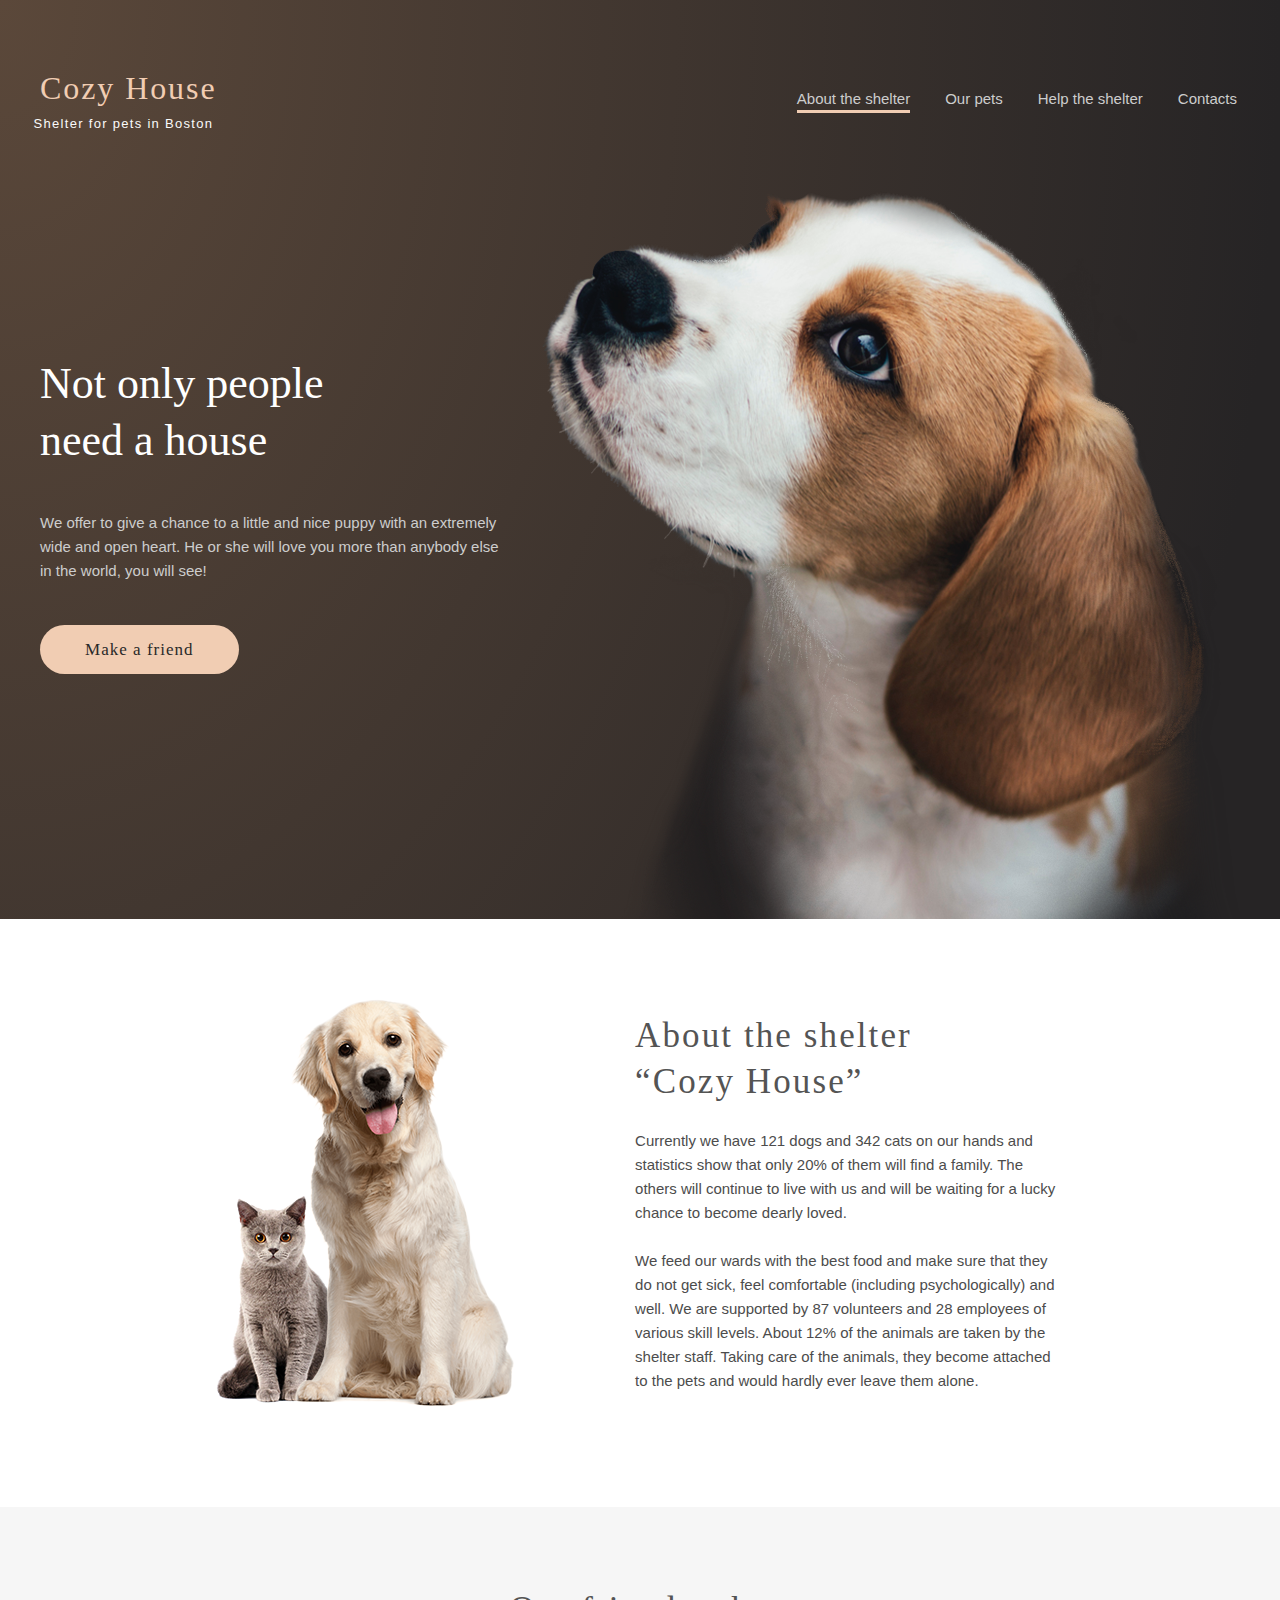
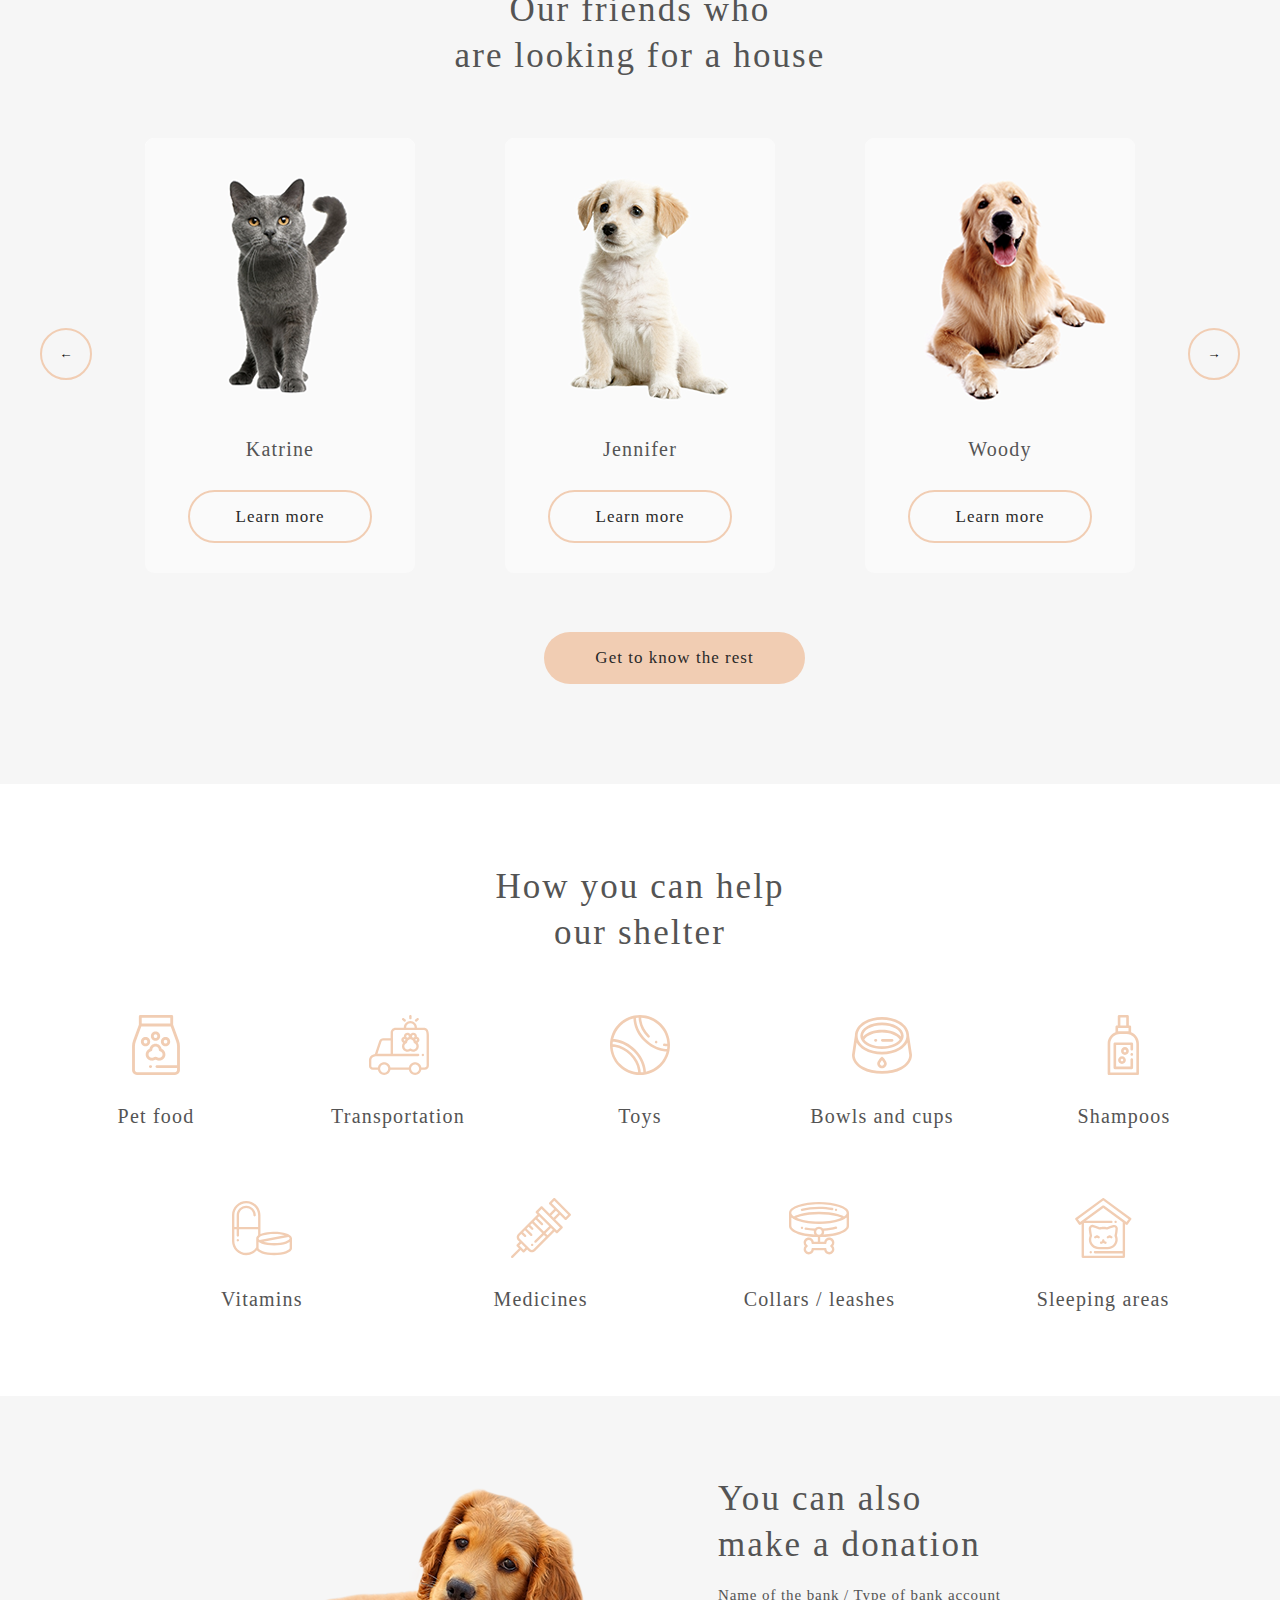
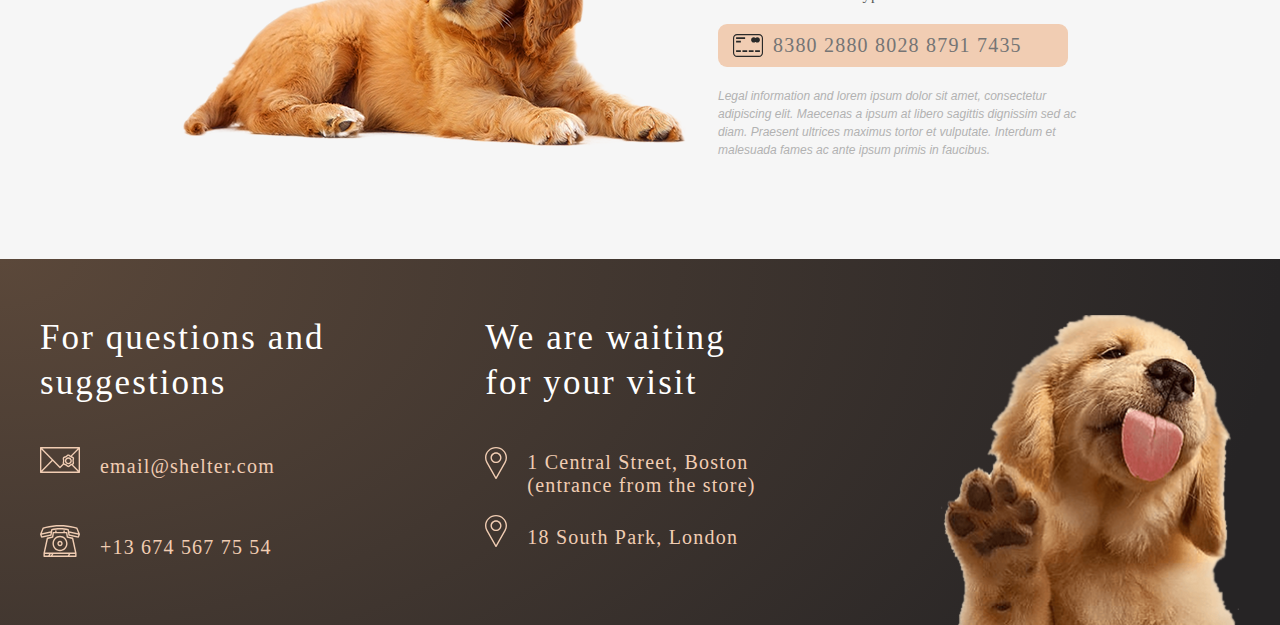
==== pages/main/index.html @ d07316d5 "feat: add functional of week1 and week2" ====
<!DOCTYPE html>
<html lang="EN">
<head>
	<title>Shelter</title>
	<meta charset="utf-8">
	<link rel="stylesheet" type="text/css" href="style.css">
</head>
<body>
	<div class="wrapper">
		<section class="background">
			<header class="header">
				<div class="header__conteiner">
					<a  clas="header__logo" href=""><h1 class="header__textLogo">Cozy House</h1></a>
					<p class="header__textLogoBottom">Shelter for pets in Boston</p>
					<div class="header__menu menu">
						<nav class="menu__body">
							<ul class="menu__list">
								<li class="menu__item"><a href="" class="menu__link" id="click">About the shelter</a></li>
								<li class="menu__item"><a href="../pets/index.html" class="menu__link">Our pets</a></li>
								<li class="menu__item"><a href="#helpShelter" class="menu__link">Help the shelter</a></li>
								<li class="menu__item"><a href="#contacts" class="menu__link">Contacts</a></li>
							</ul>
						</nav>
					</div>	
				</div>
			</header>
			<main class="main">
				<div class="make__friend">
					<div class="make__friend__conteiner">
						<div class="make__friend__content">
							<div class="make__friend__text__block text__block">
								<h2 class="text__block__title">Not only people need a house</h2>
								<div class="text__block__text">
									<p>We offer to give a chance to a little and nice puppy with an extremely wide and open heart. He or she will love you more than anybody else in the world, you will see!</p>
								</div>
								
								<a href="#ourFrends" class="text__block__button button">Make a friend</a>
								
							</div>
						</div>
						<div class="make__friend__image">
							<img src="../../assets/images/start-screen-puppy.png" alt="puppy">
						</div>
					</div>
					
				</div>
			</section>


			<section class="about__shelter">
				<div class="about__shelter__conteiner">
					<div class="about__shelter__description">
						<div class="about__shelter__image">
							<img src="../../assets/images/about-pets.png" alt="dog and cat">

						</div>
					</div>
					<div class="about__shelter__content">
						<div class="about__shelter__text__block text__block">
							<h2 class="about__shelter__title">About the shelter “Cozy House”</h2>
							<div class="about__shelter__text">
								<p>
									Currently we have 121 dogs and 342 cats on our hands and statistics show that only 20% of them will find a family. The others will continue to live with us and will be waiting for a lucky chance to become dearly loved.
								</p>
								<br>
								<p>
									We feed our wards with the best food and make sure that they 
									do not get sick, feel comfortable (including psychologically) and 
									well. We are supported by 87 volunteers and 28 employees of 
									various skill levels. About 12% of the animals are taken by the 
									shelter staff. Taking care of the animals, they become attached 
									to the pets and would hardly ever leave them alone.
								</p>	
							</div>
						</div>
					</div>
				</section>
				<section class="our__friends" id="ourFrends">
					<div class="our__friends__conteiner">
						<div class="our__friends_title">
							<h2>Our friends who<br> are looking for a house</h2>
						</div>
						<div class="our__friends_body_1">
							<form action="#">
								<button class="arrowLeft">&#8592;</button>
							</form>
							<div class="our__friends_body">
								<div class="our__friends__slider">
									<div class="our__friends__icon friends__icon">
										<img src="../../assets/images/pets-katrine.png" alt="cat">
										<div class="our__friends__title">Katrine</div>
										<div class="our__friends__button">
											<a href="" class="learn__more">Learn more</a>
										</div>
									</div>
								</div>
								<div class="our__friends__slider">
									<div class="our__friends__icon friends__icon">
										<img src="../../assets/images/pets-jennifer.png" alt="cat">
										<div class="our__friends__title">Jennifer</div>
										<div class="our__friends__button">
											<a href="" class="learn__more">Learn more</a>
										</div>
									</div>
								</div>
								<div class="our__friends__slider">
									<div class="our__friends__icon friends__icon">
										<img src="../../assets/images/pets-woody.png" alt="cat">
										<div class="our__friends__title">Woody</div>
										<div class="our__friends__button">
											<a href="" class="learn__more">Learn more</a>
										</div>
									</div>

								</div>
							</div>
							<form action="#">
								<button class="arrowRight">&#8594;</button>
							</form>
						</div>
					</div>
					<form action="our_pets.html">
						<button class="our__friends_get_the_rest">Get to know the rest</button>
					</form> 
				</section>
				<section  id ="helpShelter"class="help__shelter">
					<div class="help__shelter__conteiner">
						<div class="help__shelter_title">
							<h2>How you can help<br> our shelter</h2>
						</div>
						<div class="help__shelter__body">
							<div class="help__shelter__list">
								<div class="help__shelter__icon">
									<img src="../../assets/icons/icon-pet-food.svg" alt="pet food">
									<div class="help__shelter__text">
										Pet food
									</div>
								</div>
							</div>
							<div class="help__shelter__list">
								<div class="help__shelter__icon">
									<img src="../../assets/icons/icon-transportation.svg" alt="Transportation">
									<div class="help__shelter__text">
										Transportation
									</div>
								</div>
							</div>
							<div class="help__shelter__list">
								<div class="help__shelter__icon">
									<img src="../../assets/icons/icon-toys.svg" alt="Toys" >
									<div class="help__shelter__text">
										Toys
									</div>
								</div>
							</div>
							<div class="help__shelter__list">
								<div class="help__shelter__icon">
									<img src="../../assets/icons/icon-bowls-and-cups.svg" alt="Bowls and cups">
									<div class="help__shelter__text">
										Bowls and cups
									</div>
								</div>
							</div>
							<div class="help__shelter__list">
								<div class="help__shelter__icon">
									<img src="../../assets/icons/icon-shampoos.svg" alt="Shampoos">
									<div class="help__shelter__text">
										Shampoos
									</div>
								</div>
							</div>
							<div class="help__shelter__list">
								<div class="help__shelter__icon">
									<img src="../../assets/icons/icon-vitamins.svg" alt="Vitamins">
									<div class="help__shelter__text">
										Vitamins
									</div>
								</div>
							</div>
							<div class="help__shelter__list">
								<div class="help__shelter__icon">
									<img src="../../assets/icons/icon-medicines.svg" alt="Medicines">
									<div class="help__shelter__text">
										Medicines
									</div>
								</div>
							</div>
							<div class="help__shelter__list">
								<div class="help__shelter__icon">
									<img src="../../assets/icons/icon-collars-leashes.svg" alt="Collars / leashes">
									<div class="help__shelter__text">
										Collars / leashes
									</div>
								</div>
							</div>
							<div class="help__shelter__list">
								<div class="help__shelter__icon">
									<img src="../../assets/icons/icon-sleeping-area.svg" alt="Sleeping areas">
									<div class="help__shelter__text">
										Sleeping areas
									</div>
								</div>
							</div>
						</div>
					</div>
				</section>
				<section class="make__donation">
					<div class="make__donation__conteiner">
						<div class="make__donation__description">
							<div class="make__donation__image">
								<img src="../../assets/images/donation-dog.png" alt="dog">
							</div>
						</div>
						<div class="make__donation__content">
							<div class="make__donation__text__block text__block">
								<h2 class="make__donation__title">You can also<br> make a donation</h2>
								<h3 class="make__donation___subtitle">Name of the bank / Type of bank account</h3>
								<div class="img__card">
									<img src="../../assets/icons/credit-card.svg" alt="credit card">
									<input  maxlength="24"class="make__donation__numberCard" type="text" name="numberCard" placeholder="8380 2880 8028 8791 7435"/>
								</div>
								<p class="make__donation___text">Legal information and lorem ipsum dolor sit amet, consectetur adipiscing elit. Maecenas a ipsum at libero sagittis dignissim sed ac diam. Praesent ultrices maximus tortor et vulputate. Interdum et malesuada fames ac ante ipsum primis in faucibus.</p>
							</div>
						</div>
					</div>
				</section>
			</main>
			<section class="background" id="contacts">
				<footer class="footer">
					<div class="footer__conteiner">
						<div class="footer__content">
							<div class="footer__questions">
								<h2 class="footer__questions__title">For questions and suggestions</h2>
								<div class="footer__email">
									<img  class="img__footer__email" src="../../assets/icons/icon-email.svg" alt="email">
									<p><a  class="footer__questions__email" href=" mailto:email@shelter.com">email@shelter.com</a></p>
								</div>
								<div class="footer__phone">
									<img  class="img__footer__phone" src="../../assets/icons/icon-phone.svg" alt="phone">
									<p><a  class="footer__questions__phone" href="tel: +13 674 567 75 54">+13 674 567 75 54</a></p>
								</div>
							</div>
						</div>
						<div class="footer__content2">
							<div class="footer__location">
								<h2 class="footer__location__title">We are waiting for your visit</h2>
								<div class="footer__location1">
									<img  class="img__footer__address1" src="../../assets/icons/icon-marker.svg" alt="marker">
									<p><a class="footer__location__address1" target="_blank" href="https://yandex.ru/maps/223/boston/?from=tabbar&ll=-71.054785%2C42.309957&mode=search&ol=geo&ouri=ymapsbm1%3A%2F%2Fgeo%3Fdata%3DCgoyMjQwMDA4NTc4Ej9Vbml0ZWQgU3RhdGVzIG9mIEFtZXJpY2EsIE1hc3NhY2h1c2V0dHMsIFN1ZmZvbGsgQ291bnR5LCBCb3N0b24iCg2IIY7CFeBqKUI%3D&source=serp_navig&z=11.59">1 Central Street, Boston (entrance from the store)</a></p>
								</div>
								<div class="footer__location2">
									<img  class="img__footer__address2" src="../../assets/icons/icon-marker.svg" alt="marker">
									<p><a  class="footer__location__address2" target="_blank" href="https://yandex.ru/maps/10393/london/?from=tabbar&ll=-0.090420%2C51.491708&mode=search&ol=geo&ouri=ymapsbm1%3A%2F%2Fgeo%3Fdata%3DCgoyMjI5NzMwMDkzEhZVbml0ZWQgS2luZ2RvbSwgTG9uZG9uIgoNYcICvhWHB05C&source=serp_navig&z=10.02">18 South Park, London</a></p>
								</div>
							</div>
						</div>
						<div class="footer__content3">
							<div class="footer__img">
								<img src="../../assets/images/footer-puppy.png" alt="Puppy">
							</div>
						</div>
					</div>
				</footer>
			</section>
		</div>
	</body>
	</html>
---- pages/main/style.css ----
/*Обнуление*/

*, 
*::before,
*::after {
	padding: 0;
	margin: 0;
	border: 0
	box-sizing: border-box;
}

a {
	text-decoration: none;
}

ul, ol, li {
	list-style: none;
}

img {
	vertical-align: top;
}

h1, h2, h3, h4, h5, h6{
	font-weight: inherit;
	font-size: inherit;
}

html, body {
	height: 100%;
	line-height: 1;
	
}

body {
	font-family: Rubik;
	font-size: 12px;
	color: #616161;

}

.background {

	background-image: radial-gradient(100% 215.42% at 0% 0%, #5B483A 0%, #262425 100%);
}


.wrapper {
	overflow: hidden;
	display: flex;
	flex-direction: column;
	min-height: 100%;


}
.button {
	background: #F1CDB3;
	border-radius: 100px;
	font-family: 'Georgia';
	font-style: normal;
	font-weight: 400;
	font-size: 17px;
	line-height: 130%;
	letter-spacing: 0.06em;
	color: #292929;
	padding: 15px 45px;
	position: relative;
	bottom: 14px;

}




.button:hover{
	background: #FFA07A;
}

/*Ограничивающий контейнер*/
[class*="__conteiner"] {
	max-width: 1200px;
	margin: 0px auto;

}

/*Header*/

.header  {


}



.header__conteiner {
	display: flex;
	align-items: center;
}

.header__textLogo {
	font-family: 'Georgia';
	font-style: normal;
	font-weight: 400;
	font-size: 32px;
	line-height: 110%;
	letter-spacing: 0.06em;
	color: #F1CDB3;
	padding-top: 66px;


}
.header__textLogoBottom {
	position: relative;
	top: 68px;
	right: 183px;
	font-family: 'Arial';
	font-style: normal;
	font-weight: 400;
	font-size: 13px;
	line-height: 15px;
	letter-spacing: 0.1em;
	color: #FAFAFA;
}

.header__menu{
	flex: 1 1 auto;
}

.menu{
	display: flex;
	justify-content: flex-end;

}

.menu__body{
	padding-right: 3px;
}


.menu__list{
	display: flex;
	gap: 35px;
	padding-top: 87px;
}



.menu__link {
	font-family: Arial; 
	font-style: normal;
	font-weight: 400;
	font-size: 15px;
	line-height: 160%;
	color: #CDCDCD; 
}

.menu__link:focus, #click {
	padding-bottom: 3px;
	border-bottom: 3px solid #F1CDB3;;
}

.menu__link:hover {
	color: #FAFAFA;
}

/*Main block "Take care of your family's heaith"*/

.make__friend {
	
}

.make__friend__conteiner{
	display: flex;
	align-items: center;
	
}

.make__friend__content{
	flex: 0 1 42%;
}

.make__friend__image{
	flex: 0 1 58%;
	padding-top: 80px;
}

.make__friend__text__block {
	max-width: 460px;
}


.text__block__title {
	font-family: 'Georgia';
	font-style: normal;
	font-weight: 400;
	font-size: 44px;
	line-height: 130%;
	color: #FFFFFF;
	max-width: 310px
}

.text__block__text {
	font-family: 'Arial';
	font-style: normal;
	font-weight: 400;
	font-size: 15px;
	line-height: 160%;
	color: #CDCDCD;

}

.text__block__title:not(:last-child) {
	margin: 0px 0px 42px 0px;
}

.text__block__text:not(:last-child) {
	margin: 0px 0px 70px 0px;
}

.button:not(:last-child) {
	margin: 0px 0px 70px 0px;
}


/*Main block "About the shelter “Cozy House”"*/

.about__shelter {
	padding: 80px 0px 100px 0px;

}


.about__shelter__conteiner{
	display: flex;
	align-items: center;
	

}

.about__shelter__content{
	flex: 0 1 72%;


}

.about__shelter__description{
	flex: 0 1 50%;
	padding: 0px 0px 0px 175px;
	

}


.about__shelter__text {
	max-width: 430px;
	font-family: 'Arial';
	font-style: normal;
	font-weight: 400;
	font-size: 15px;
	line-height: 160%;
	color: #4C4C4C;
}

.about__shelter__text:not(:last-child) {
	margin: 0px 0px 25px 0px;
}

.about__shelter__title{
	max-width: 370px;
	font-family: 'Georgia';
	font-style: normal;
	font-weight: 400;
	font-size: 35px;
	line-height: 130%;
	letter-spacing: 0.06em;
	color: #545454;
}

.about__shelter__title:not(:last-child) {
	margin: 0px 0px 25px 0px;
}

/*Main block "Our friends who are looking for a house"*/

.our__friends {
	background: #F6F6F6;
	padding: 80px 0px 0px 0px;
}

.our__friends_title {
	text-align: center;
	font-family: 'Georgia';
	font-style: normal;
	font-weight: 400;
	font-size: 35px;
	line-height: 130%;
	letter-spacing: 0.06em;
	color: #545454;

}


.our__friends_body_1{
	display: flex;
	align-items: center;
	justify-content: center;
}


.our__friends_body{
	display: flex;
	gap: 90px;
}

.our__friends__slider{
	flex: 0 1 33.333%;
	padding: 60px 0px 0px 0px;

}
.our__friends__icon:hover {
	box-shadow:0 0 10px #000; 
	transition: all 0.5s ease;
}

.our__friends__icon:hover * .learn__more {
    background: #F1CDB3;
}

.friends__icon{

	background: #FAFAFA;
	border-radius: 9px;
	display: flex;
	flex-direction: column;
	align-items: center;
	width: 270px;
	height: 435px;

}


.friends__icon {
	margin: 0px 0px 30px 0px;

}
.our__friends__title{

	font-family: 'Georgia';
	font-style: normal;
	font-weight: 400;
	font-size: 20px;
	line-height: 23px;
	text-align: center;
	letter-spacing: 0.06em;
	color: #545454;
	padding: 30px 0px 0px 0px;


}
.our__friends__button{

	padding: 45px 0px 0px 0px;



}

.learn__more {
	border: 2px solid #F1CDB3;
	border-radius: 100px;
	padding: 15px 45px;
	font-family: 'Georgia';
	font-style: normal;
	font-weight: 400;
	font-size: 17px;
	line-height: 130%;
	letter-spacing: 0.06em;
	color: #292929;

}

.arrowLeft  {
	border: 2px solid #F1CDB3;
	border-radius: 100px;
	width: 52px;
	height: 52px;
	background: #F6F6F6;
	margin: 26px 53px 0px 0px;
	cursor: pointer;



}


.arrowRight {
	border: 2px solid #F1CDB3;
	border-radius: 100px;
	width: 52px;
	height: 52px;
	background: #F6F6F6;
	margin: 26px 0px 0px 53px;
	cursor: pointer;
	
}


.arrowLeft:hover, .arrowRight:hover{
	background:#FFA07A;
}

.our__friends_get_the_rest{
	width: 261px;
	height: 52px;
	left: 470px;
	top: 645px;
	background: #F1CDB3;
	border-radius: 100px;
	font-family: 'Georgia';
	font-style: normal;
	font-weight: 400;
	font-size: 17px;
	line-height: 130%;
	letter-spacing: 0.06em;
	color: #292929;
	border: none;
	margin: 29px 0px 100px 544px;
	cursor: pointer;
}

.our__friends_get_the_rest:hover{
	background: #FFA07A;
}
/*How you can help our shelter*/

.help__shelter_title {

	font-family: 'Georgia';
	font-style: normal;
	font-weight: 400;
	font-size: 35px;
	line-height: 130%;
	text-align: center;
	letter-spacing: 0.06em;
	color: #545454;
	padding: 80px 0px 0px 0px;
}


.help__shelter__body { 
	display: flex;
	align-items: center;
	flex-wrap: wrap;
	gap: 10px;
	text-align: center;
	padding: 0px 0px 85px 0px;

}


.help__shelter__list{
	
	
	padding: 60px 0px 0px 0px;
	flex: 1 1 200px;
}

.help__shelter__text {
	font-family: 'Georgia';
	font-style: normal;
	font-weight: 400;
	font-size: 20px;
	line-height: 115%;
	text-align: center;
	letter-spacing: 0.06em;
	color: #545454;

}



.help__shelter__list:nth-child(6) {
	margin-left: 85px;
	
}

.help__shelter__list:nth-child(7) {
	margin-left: -5px;
	
}

.help__shelter__list:nth-child(8) {
	margin-left: -5px;
	
}


.help__shelter__list img {
	margin-bottom: 30px;
}

/*You can also make a donation*/
.make__donation {
	background: #F6F6F6;
	padding: 80px 0px 100px 0px;
}

.make__donation__numberCard{
	background: #F1CDB3;
	border-radius: 9px;
	width: 295px;
	padding: 10px 15px;
	border: none;

}

.img__card{
	position: relative;
}

.img__card > img {
	position: absolute;
	padding: 10px 15px 10px 15px;
}

.img__card > input {
	padding-left: 40px;
}

input[placeholder] {
	font-family: 'Georgia';
	font-style: normal;
	font-weight: 400;
	font-size: 20px;
	line-height: 115%;
	letter-spacing: 0.06em;
	color: #545454;
	text-indent: 15px;
}
.make__donation__numberCard:not(:last-child) {
	margin: 0px 0px 30px 0px;
}

.make__donation__conteiner{
	display: flex;
	align-items: center;
}

.make__donation__description{
	flex: 0 1 32%;
	padding: 0px 0px 0px 143px;
}

.make__donation__content{
	flex: 0 1 68%;
	padding: 0px 0px 0px 30px;
}

.make__donation__title{
	font-family: 'Georgia';
	font-style: normal;
	font-weight: 400;
	font-size: 35px;
	line-height: 130%;
	letter-spacing: 0.06em;
	color: #545454;
	max-width: 300px;
}

.make__donation__title:not(:last-child) {
	margin: 0px 0px 20px 0px;
}

.make__donation___subtitle {
	font-family: 'Georgia';
	font-style: normal;
	font-weight: 400;
	font-size: 15px;
	line-height: 110%;
	letter-spacing: 0.06em;
	color: #545454;

}

.make__donation___subtitle:not(:last-child) {
	margin: 0px 0px 20px 0px;
}

.make__donation___text {
	font-family: 'Arial';
	font-style: italic;
	font-weight: 400;
	font-size: 12px;
	line-height: 18px;
	color: #B2B2B2;
	max-width: 380px;
	margin: 20px 0px 0px 0px;

}


/*Footer*/

.footer__conteiner {
	display: flex;
	justify-content: space-between;
	padding: 56px 0px 0px 0px;
	gap: 158px;
	align-items: flex-start;
	

}


.footer__questions__title, .footer__location__title {
	font-family: 'Georgia';
	font-style: normal;
	font-weight: 400;
	font-size: 35px;
	line-height: 130%;
	letter-spacing: 0.06em;
	color: #FFFFFF;
	

}

.footer__questions__email, .footer__questions__phone, .footer__location__address1, .footer__location__address2{
	font-family: 'Georgia';
	font-style: normal;
	font-weight: 400;
	font-size: 20px;
	line-height: 115%;
	letter-spacing: 0.06em;
	color: #F1CDB3;
	align-items: center;
}


.footer__questions__title:not(:last-child), .footer__location__title:not(:last-child){
	margin: 0px 0px 45px 0px;
}

.img__footer__phone, .img__footer__email, .img__footer__address1, .img__footer__address2 {
	padding: 0px 20px 0px 0px;

}

.footer__email{
	margin: 49px 0px;
}

.footer__location2 {
	margin: 29px 0px;
}

.img__footer__email, .img__footer__phone, .img__footer__address1, .img__footer__address2{
	position: relative;
	bottom: 11px;
}


.footer__location1, .footer__location2, .footer__email, .footer__phone{
	display: flex;
}

.footer__questions__email:hover, .footer__questions__phone:hover, 
.footer__location__address1:hover, .footer__location__address2:hover{
	color: #FFA07A;
}
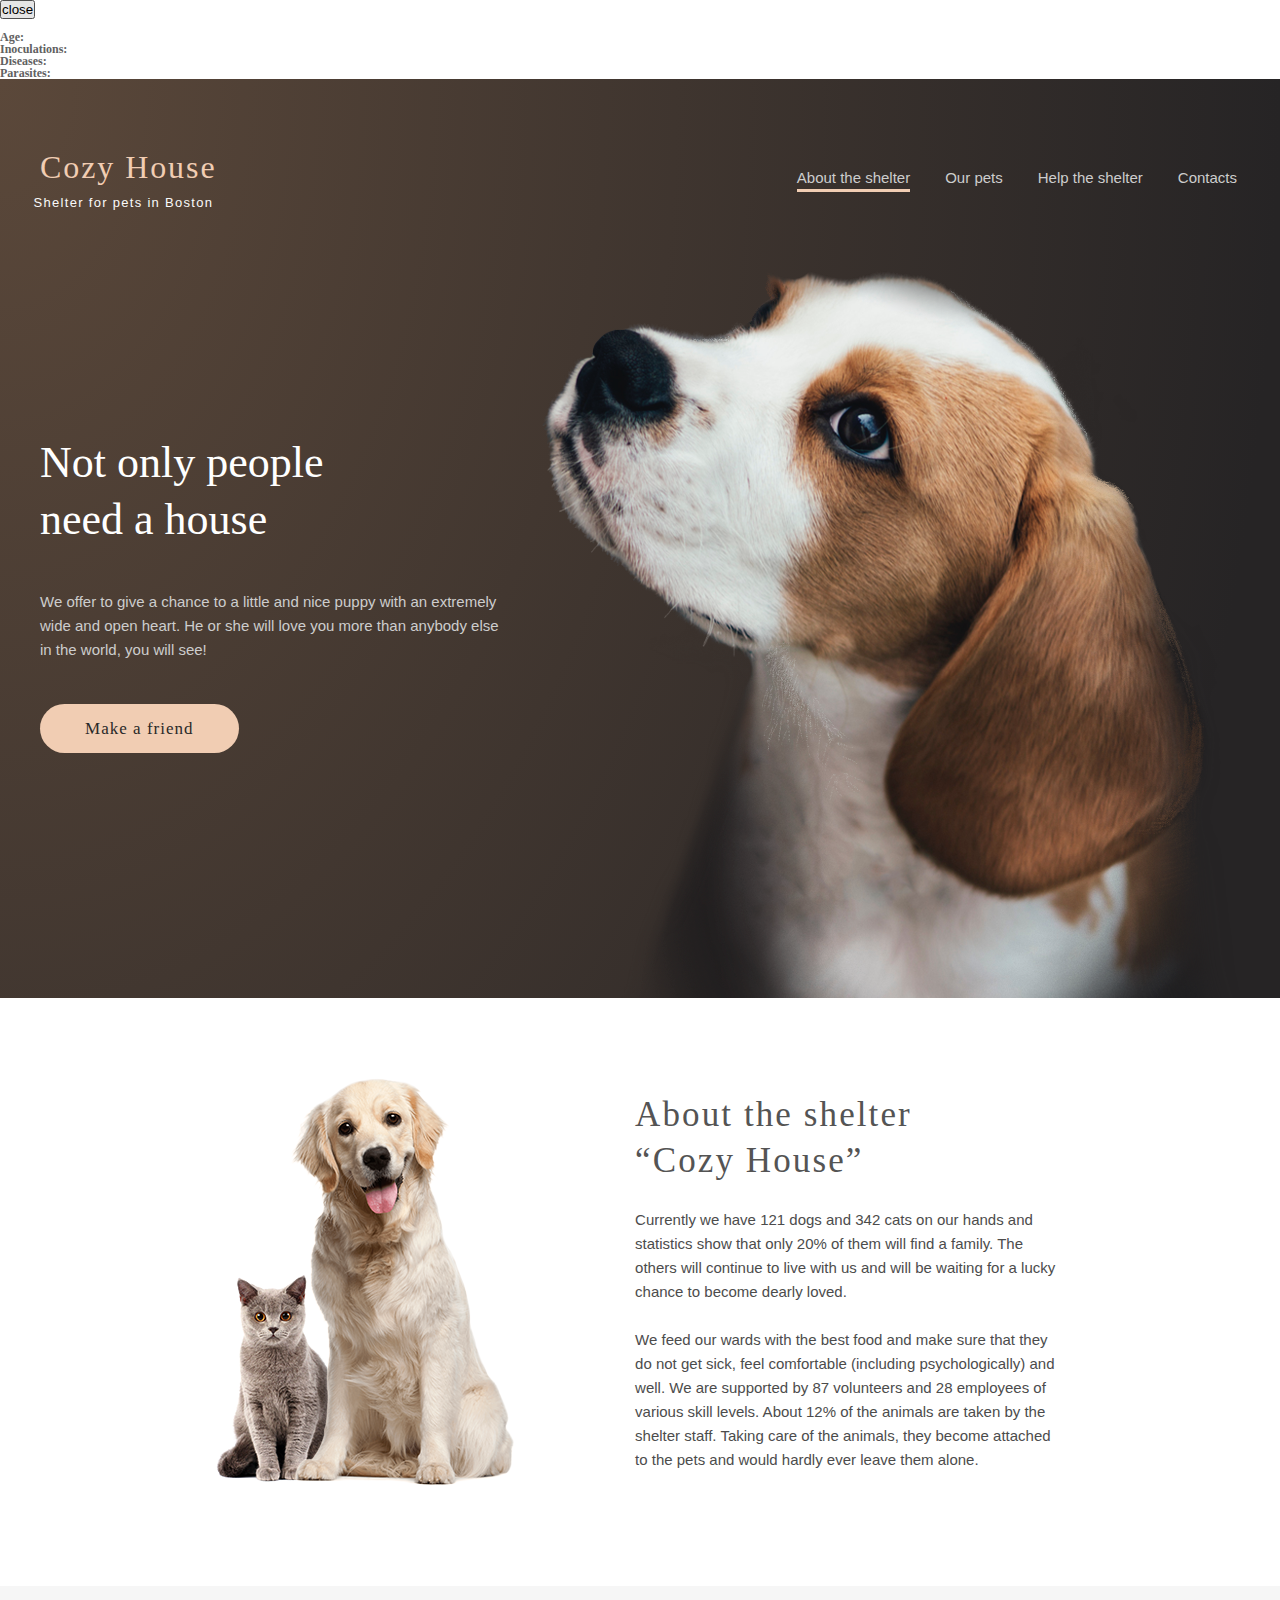
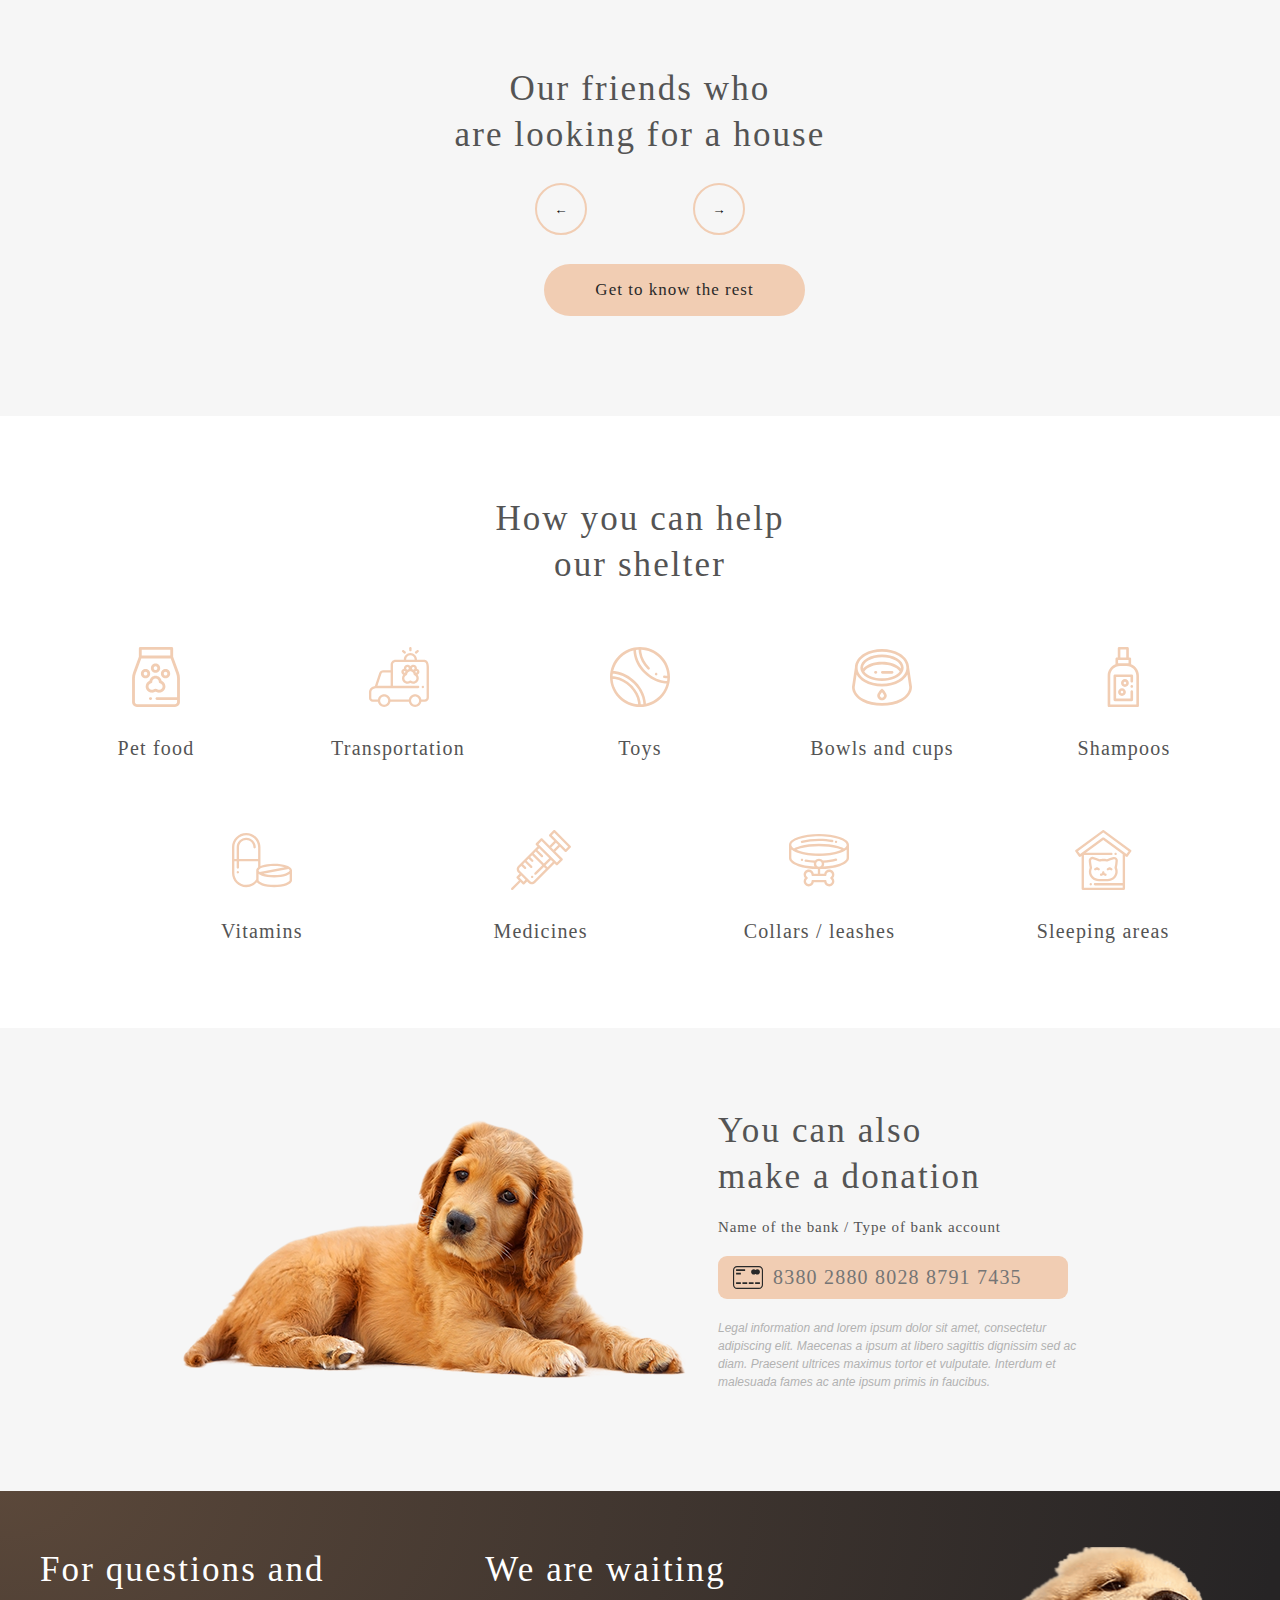
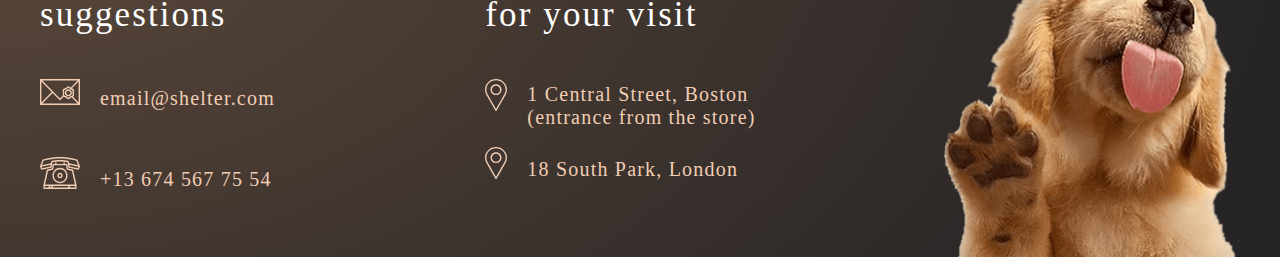
==== commit 4feceaaf: "feat: add functionality of our pets page" ====
--- a/pages/main/index.html
+++ b/pages/main/index.html
@@ -1,268 +1,291 @@
 <!DOCTYPE html>
 <html lang="EN">
 <head>
-	<title>Shelter</title>
-	<meta charset="utf-8">
-	<link rel="stylesheet" type="text/css" href="style.css">
+    <title>Shelter</title>
+    <meta charset="utf-8">
+    <link rel="stylesheet" type="text/css" href="style.css">
+    <link href="https://fonts.googleapis.com/css2?family=Source+Sans+Pro&display=swap" rel="stylesheet">
+    <link href="https://fonts.googleapis.com/icon?family=Material+Icons" rel="stylesheet">
 </head>
 <body>
-	<div class="wrapper">
-		<section class="background">
-			<header class="header">
-				<div class="header__conteiner">
-					<a  clas="header__logo" href=""><h1 class="header__textLogo">Cozy House</h1></a>
-					<p class="header__textLogoBottom">Shelter for pets in Boston</p>
-					<div class="header__menu menu">
-						<nav class="menu__body">
-							<ul class="menu__list">
-								<li class="menu__item"><a href="" class="menu__link" id="click">About the shelter</a></li>
-								<li class="menu__item"><a href="../pets/index.html" class="menu__link">Our pets</a></li>
-								<li class="menu__item"><a href="#helpShelter" class="menu__link">Help the shelter</a></li>
-								<li class="menu__item"><a href="#contacts" class="menu__link">Contacts</a></li>
-							</ul>
-						</nav>
-					</div>	
-				</div>
-			</header>
-			<main class="main">
-				<div class="make__friend">
-					<div class="make__friend__conteiner">
-						<div class="make__friend__content">
-							<div class="make__friend__text__block text__block">
-								<h2 class="text__block__title">Not only people need a house</h2>
-								<div class="text__block__text">
-									<p>We offer to give a chance to a little and nice puppy with an extremely wide and open heart. He or she will love you more than anybody else in the world, you will see!</p>
-								</div>
-								
-								<a href="#ourFrends" class="text__block__button button">Make a friend</a>
-								
-							</div>
-						</div>
-						<div class="make__friend__image">
-							<img src="../../assets/images/start-screen-puppy.png" alt="puppy">
-						</div>
-					</div>
-					
-				</div>
-			</section>
+<div id="pet-pop-up" class="pup-up hidden">
+    <div class="pup-up-content">
+        <button class="pupUpClose" id="pupUpClose" type="button">
+            <span class="materialIcons">close</span>
+        </button>
+        <div class="pupUpWrapper">
+            <div class="pupUpContainer">
+                <div class="pupUpImage">
+                    <img id="petListImg" src="" class="petListImg">
+                </div>
+                <div class="petInfoBlock">
+                    <h3 id="pupUpTitle" class="pupUpTitle"></h3>
+                    <h4 id="pupUpSubtitle" class="pupUpSubtitle"></h4>
+                    <p id="pupUpDescription" class="pupUpDescription"></p>
+                    <ul class="listItem">
+                        <li class="pupUpListItem">
+                            <span>
+                                <b>Age:</b> <span id="pupUpAge"><!-- To be filled by JS --></span>
+                            </span>
+                        </li>
+                        <li class="pupUpListItem">
+                            <span>
+                                <b>Inoculations:</b>  <span id="pupUpInoculations"><!-- To be filled by JS --></span>
+                            </span>
+                        </li>
+                        <li class="pupUpListItem">
+                            <span>
+                                <b>Diseases:</b>  <span id="pupUpDiseases"><!-- To be filled by JS --></span>
+                            </span>
+                        </li>
+                        <li class="pupUpListItem">
+                            <span>
+                                <b>Parasites:</b>  <span id="pupUpParasites"><!-- To be filled by JS --></span>
+                            </span>
+                        </li>
+                    </ul>
+                </div>
+            </div>
+        </div>
+    </div>
+</div>
+<div class="wrapper">
+    <section class="background">
+        <header class="header">
+            <div class="header__conteiner">
+                <a clas="header__logo" href=""><h1 class="header__textLogo">Cozy House</h1></a>
+                <p class="header__textLogoBottom">Shelter for pets in Boston</p>
+                <div class="header__menu menu">
+                    <nav class="menu__body">
+                        <ul class="menu__list">
+                            <li class="menu__item"><a href="" class="menu__link" id="click">About the shelter</a></li>
+                            <li class="menu__item"><a href="../pets/index.html" class="menu__link">Our pets</a></li>
+                            <li class="menu__item"><a href="#helpShelter" class="menu__link">Help the shelter</a></li>
+                            <li class="menu__item"><a href="#contacts" class="menu__link">Contacts</a></li>
+                        </ul>
+                    </nav>
+                </div>
+            </div>
+        </header>
+        <main class="main">
+            <div class="make__friend">
+                <div class="make__friend__conteiner">
+                    <div class="make__friend__content">
+                        <div class="make__friend__text__block text__block">
+                            <h2 class="text__block__title">Not only people need a house</h2>
+                            <div class="text__block__text">
+                                <p>We offer to give a chance to a little and nice puppy with an extremely wide and open
+                                    heart. He or she will love you more than anybody else in the world, you will
+                                    see!</p>
+                            </div>
 
+                            <a href="#ourFrends" class="text__block__button button">Make a friend</a>
 
-			<section class="about__shelter">
-				<div class="about__shelter__conteiner">
-					<div class="about__shelter__description">
-						<div class="about__shelter__image">
-							<img src="../../assets/images/about-pets.png" alt="dog and cat">
+                        </div>
+                    </div>
+                    <div class="make__friend__image">
+                        <img src="../../assets/images/start-screen-puppy.png" alt="puppy">
+                    </div>
+                </div>
+            </div>
+    </section>
+    <section class="about__shelter">
+        <div class="about__shelter__conteiner">
+            <div class="about__shelter__description">
+                <div class="about__shelter__image">
+                    <img src="../../assets/images/about-pets.png" alt="dog and cat">
 
-						</div>
-					</div>
-					<div class="about__shelter__content">
-						<div class="about__shelter__text__block text__block">
-							<h2 class="about__shelter__title">About the shelter “Cozy House”</h2>
-							<div class="about__shelter__text">
-								<p>
-									Currently we have 121 dogs and 342 cats on our hands and statistics show that only 20% of them will find a family. The others will continue to live with us and will be waiting for a lucky chance to become dearly loved.
-								</p>
-								<br>
-								<p>
-									We feed our wards with the best food and make sure that they 
-									do not get sick, feel comfortable (including psychologically) and 
-									well. We are supported by 87 volunteers and 28 employees of 
-									various skill levels. About 12% of the animals are taken by the 
-									shelter staff. Taking care of the animals, they become attached 
-									to the pets and would hardly ever leave them alone.
-								</p>	
-							</div>
-						</div>
-					</div>
-				</section>
-				<section class="our__friends" id="ourFrends">
-					<div class="our__friends__conteiner">
-						<div class="our__friends_title">
-							<h2>Our friends who<br> are looking for a house</h2>
-						</div>
-						<div class="our__friends_body_1">
-							<form action="#">
-								<button class="arrowLeft">&#8592;</button>
-							</form>
-							<div class="our__friends_body">
-								<div class="our__friends__slider">
-									<div class="our__friends__icon friends__icon">
-										<img src="../../assets/images/pets-katrine.png" alt="cat">
-										<div class="our__friends__title">Katrine</div>
-										<div class="our__friends__button">
-											<a href="" class="learn__more">Learn more</a>
-										</div>
-									</div>
-								</div>
-								<div class="our__friends__slider">
-									<div class="our__friends__icon friends__icon">
-										<img src="../../assets/images/pets-jennifer.png" alt="cat">
-										<div class="our__friends__title">Jennifer</div>
-										<div class="our__friends__button">
-											<a href="" class="learn__more">Learn more</a>
-										</div>
-									</div>
-								</div>
-								<div class="our__friends__slider">
-									<div class="our__friends__icon friends__icon">
-										<img src="../../assets/images/pets-woody.png" alt="cat">
-										<div class="our__friends__title">Woody</div>
-										<div class="our__friends__button">
-											<a href="" class="learn__more">Learn more</a>
-										</div>
-									</div>
-
-								</div>
-							</div>
-							<form action="#">
-								<button class="arrowRight">&#8594;</button>
-							</form>
-						</div>
-					</div>
-					<form action="our_pets.html">
-						<button class="our__friends_get_the_rest">Get to know the rest</button>
-					</form> 
-				</section>
-				<section  id ="helpShelter"class="help__shelter">
-					<div class="help__shelter__conteiner">
-						<div class="help__shelter_title">
-							<h2>How you can help<br> our shelter</h2>
-						</div>
-						<div class="help__shelter__body">
-							<div class="help__shelter__list">
-								<div class="help__shelter__icon">
-									<img src="../../assets/icons/icon-pet-food.svg" alt="pet food">
-									<div class="help__shelter__text">
-										Pet food
-									</div>
-								</div>
-							</div>
-							<div class="help__shelter__list">
-								<div class="help__shelter__icon">
-									<img src="../../assets/icons/icon-transportation.svg" alt="Transportation">
-									<div class="help__shelter__text">
-										Transportation
-									</div>
-								</div>
-							</div>
-							<div class="help__shelter__list">
-								<div class="help__shelter__icon">
-									<img src="../../assets/icons/icon-toys.svg" alt="Toys" >
-									<div class="help__shelter__text">
-										Toys
-									</div>
-								</div>
-							</div>
-							<div class="help__shelter__list">
-								<div class="help__shelter__icon">
-									<img src="../../assets/icons/icon-bowls-and-cups.svg" alt="Bowls and cups">
-									<div class="help__shelter__text">
-										Bowls and cups
-									</div>
-								</div>
-							</div>
-							<div class="help__shelter__list">
-								<div class="help__shelter__icon">
-									<img src="../../assets/icons/icon-shampoos.svg" alt="Shampoos">
-									<div class="help__shelter__text">
-										Shampoos
-									</div>
-								</div>
-							</div>
-							<div class="help__shelter__list">
-								<div class="help__shelter__icon">
-									<img src="../../assets/icons/icon-vitamins.svg" alt="Vitamins">
-									<div class="help__shelter__text">
-										Vitamins
-									</div>
-								</div>
-							</div>
-							<div class="help__shelter__list">
-								<div class="help__shelter__icon">
-									<img src="../../assets/icons/icon-medicines.svg" alt="Medicines">
-									<div class="help__shelter__text">
-										Medicines
-									</div>
-								</div>
-							</div>
-							<div class="help__shelter__list">
-								<div class="help__shelter__icon">
-									<img src="../../assets/icons/icon-collars-leashes.svg" alt="Collars / leashes">
-									<div class="help__shelter__text">
-										Collars / leashes
-									</div>
-								</div>
-							</div>
-							<div class="help__shelter__list">
-								<div class="help__shelter__icon">
-									<img src="../../assets/icons/icon-sleeping-area.svg" alt="Sleeping areas">
-									<div class="help__shelter__text">
-										Sleeping areas
-									</div>
-								</div>
-							</div>
-						</div>
-					</div>
-				</section>
-				<section class="make__donation">
-					<div class="make__donation__conteiner">
-						<div class="make__donation__description">
-							<div class="make__donation__image">
-								<img src="../../assets/images/donation-dog.png" alt="dog">
-							</div>
-						</div>
-						<div class="make__donation__content">
-							<div class="make__donation__text__block text__block">
-								<h2 class="make__donation__title">You can also<br> make a donation</h2>
-								<h3 class="make__donation___subtitle">Name of the bank / Type of bank account</h3>
-								<div class="img__card">
-									<img src="../../assets/icons/credit-card.svg" alt="credit card">
-									<input  maxlength="24"class="make__donation__numberCard" type="text" name="numberCard" placeholder="8380 2880 8028 8791 7435"/>
-								</div>
-								<p class="make__donation___text">Legal information and lorem ipsum dolor sit amet, consectetur adipiscing elit. Maecenas a ipsum at libero sagittis dignissim sed ac diam. Praesent ultrices maximus tortor et vulputate. Interdum et malesuada fames ac ante ipsum primis in faucibus.</p>
-							</div>
-						</div>
-					</div>
-				</section>
-			</main>
-			<section class="background" id="contacts">
-				<footer class="footer">
-					<div class="footer__conteiner">
-						<div class="footer__content">
-							<div class="footer__questions">
-								<h2 class="footer__questions__title">For questions and suggestions</h2>
-								<div class="footer__email">
-									<img  class="img__footer__email" src="../../assets/icons/icon-email.svg" alt="email">
-									<p><a  class="footer__questions__email" href=" mailto:email@shelter.com">email@shelter.com</a></p>
-								</div>
-								<div class="footer__phone">
-									<img  class="img__footer__phone" src="../../assets/icons/icon-phone.svg" alt="phone">
-									<p><a  class="footer__questions__phone" href="tel: +13 674 567 75 54">+13 674 567 75 54</a></p>
-								</div>
-							</div>
-						</div>
-						<div class="footer__content2">
-							<div class="footer__location">
-								<h2 class="footer__location__title">We are waiting for your visit</h2>
-								<div class="footer__location1">
-									<img  class="img__footer__address1" src="../../assets/icons/icon-marker.svg" alt="marker">
-									<p><a class="footer__location__address1" target="_blank" href="https://yandex.ru/maps/223/boston/?from=tabbar&ll=-71.054785%2C42.309957&mode=search&ol=geo&ouri=ymapsbm1%3A%2F%2Fgeo%3Fdata%3DCgoyMjQwMDA4NTc4Ej9Vbml0ZWQgU3RhdGVzIG9mIEFtZXJpY2EsIE1hc3NhY2h1c2V0dHMsIFN1ZmZvbGsgQ291bnR5LCBCb3N0b24iCg2IIY7CFeBqKUI%3D&source=serp_navig&z=11.59">1 Central Street, Boston (entrance from the store)</a></p>
-								</div>
-								<div class="footer__location2">
-									<img  class="img__footer__address2" src="../../assets/icons/icon-marker.svg" alt="marker">
-									<p><a  class="footer__location__address2" target="_blank" href="https://yandex.ru/maps/10393/london/?from=tabbar&ll=-0.090420%2C51.491708&mode=search&ol=geo&ouri=ymapsbm1%3A%2F%2Fgeo%3Fdata%3DCgoyMjI5NzMwMDkzEhZVbml0ZWQgS2luZ2RvbSwgTG9uZG9uIgoNYcICvhWHB05C&source=serp_navig&z=10.02">18 South Park, London</a></p>
-								</div>
-							</div>
-						</div>
-						<div class="footer__content3">
-							<div class="footer__img">
-								<img src="../../assets/images/footer-puppy.png" alt="Puppy">
-							</div>
-						</div>
-					</div>
-				</footer>
-			</section>
-		</div>
-	</body>
-	</html>
-
+                </div>
+            </div>
+            <div class="about__shelter__content">
+                <div class="about__shelter__text__block text__block">
+                    <h2 class="about__shelter__title">About the shelter “Cozy House”</h2>
+                    <div class="about__shelter__text">
+                        <p>
+                            Currently we have 121 dogs and 342 cats on our hands and statistics show that only 20% of
+                            them will find a family. The others will continue to live with us and will be waiting for a
+                            lucky chance to become dearly loved.
+                        </p>
+                        <br>
+                        <p>
+                            We feed our wards with the best food and make sure that they
+                            do not get sick, feel comfortable (including psychologically) and
+                            well. We are supported by 87 volunteers and 28 employees of
+                            various skill levels. About 12% of the animals are taken by the
+                            shelter staff. Taking care of the animals, they become attached
+                            to the pets and would hardly ever leave them alone.
+                        </p>
+                    </div>
+                </div>
+            </div>
+    </section>
+    <section class="our__friends" id="ourFrends">
+        <div class="our__friends__conteiner">
+            <div class="our__friends_title">
+                <h2>Our friends who<br> are looking for a house</h2>
+            </div>
+            <div class="our__friends_body_1">
+                <button id="arrowLeft" class="arrowLeft">&#8592;</button>
+                <div class="our__friends_body" id="our__friends_body">
+                    <!-- to be generated by JS -->
+                </div>
+                <button id="arrowRight" class="arrowRight">&#8594;</button>
+            </div>
+        </div>
+        <form action="../pets/index.html">
+            <button class="our__friends_get_the_rest">Get to know the rest</button>
+        </form>
+    </section>
+    <section id="helpShelter" class="help__shelter">
+        <div class="help__shelter__conteiner">
+            <div class="help__shelter_title">
+                <h2>How you can help<br> our shelter</h2>
+            </div>
+            <div class="help__shelter__body">
+                <div class="help__shelter__list">
+                    <div class="help__shelter__icon">
+                        <img src="../../assets/icons/icon-pet-food.svg" alt="pet food">
+                        <div class="help__shelter__text">
+                            Pet food
+                        </div>
+                    </div>
+                </div>
+                <div class="help__shelter__list">
+                    <div class="help__shelter__icon">
+                        <img src="../../assets/icons/icon-transportation.svg" alt="Transportation">
+                        <div class="help__shelter__text">
+                            Transportation
+                        </div>
+                    </div>
+                </div>
+                <div class="help__shelter__list">
+                    <div class="help__shelter__icon">
+                        <img src="../../assets/icons/icon-toys.svg" alt="Toys">
+                        <div class="help__shelter__text">
+                            Toys
+                        </div>
+                    </div>
+                </div>
+                <div class="help__shelter__list">
+                    <div class="help__shelter__icon">
+                        <img src="../../assets/icons/icon-bowls-and-cups.svg" alt="Bowls and cups">
+                        <div class="help__shelter__text">
+                            Bowls and cups
+                        </div>
+                    </div>
+                </div>
+                <div class="help__shelter__list">
+                    <div class="help__shelter__icon">
+                        <img src="../../assets/icons/icon-shampoos.svg" alt="Shampoos">
+                        <div class="help__shelter__text">
+                            Shampoos
+                        </div>
+                    </div>
+                </div>
+                <div class="help__shelter__list">
+                    <div class="help__shelter__icon">
+                        <img src="../../assets/icons/icon-vitamins.svg" alt="Vitamins">
+                        <div class="help__shelter__text">
+                            Vitamins
+                        </div>
+                    </div>
+                </div>
+                <div class="help__shelter__list">
+                    <div class="help__shelter__icon">
+                        <img src="../../assets/icons/icon-medicines.svg" alt="Medicines">
+                        <div class="help__shelter__text">
+                            Medicines
+                        </div>
+                    </div>
+                </div>
+                <div class="help__shelter__list">
+                    <div class="help__shelter__icon">
+                        <img src="../../assets/icons/icon-collars-leashes.svg" alt="Collars / leashes">
+                        <div class="help__shelter__text">
+                            Collars / leashes
+                        </div>
+                    </div>
+                </div>
+                <div class="help__shelter__list">
+                    <div class="help__shelter__icon">
+                        <img src="../../assets/icons/icon-sleeping-area.svg" alt="Sleeping areas">
+                        <div class="help__shelter__text">
+                            Sleeping areas
+                        </div>
+                    </div>
+                </div>
+            </div>
+        </div>
+    </section>
+    <section class="make__donation">
+        <div class="make__donation__conteiner">
+            <div class="make__donation__description">
+                <div class="make__donation__image">
+                    <img src="../../assets/images/donation-dog.png" alt="dog">
+                </div>
+            </div>
+            <div class="make__donation__content">
+                <div class="make__donation__text__block text__block">
+                    <h2 class="make__donation__title">You can also<br> make a donation</h2>
+                    <h3 class="make__donation___subtitle">Name of the bank / Type of bank account</h3>
+                    <div class="img__card">
+                        <img src="../../assets/icons/credit-card.svg" alt="credit card">
+                        <input maxlength="24" class="make__donation__numberCard" type="text" name="numberCard"
+                               placeholder="8380 2880 8028 8791 7435"/>
+                    </div>
+                    <p class="make__donation___text">Legal information and lorem ipsum dolor sit amet, consectetur
+                        adipiscing elit. Maecenas a ipsum at libero sagittis dignissim sed ac diam. Praesent ultrices
+                        maximus tortor et vulputate. Interdum et malesuada fames ac ante ipsum primis in faucibus.</p>
+                </div>
+            </div>
+        </div>
+    </section>
+    </main>
+    <section class="background" id="contacts">
+        <footer class="footer">
+            <div class="footer__conteiner">
+                <div class="footer__content">
+                    <div class="footer__questions">
+                        <h2 class="footer__questions__title">For questions and suggestions</h2>
+                        <div class="footer__email">
+                            <img class="img__footer__email" src="../../assets/icons/icon-email.svg" alt="email">
+                            <p><a class="footer__questions__email"
+                                  href=" mailto:email@shelter.com">email@shelter.com</a></p>
+                        </div>
+                        <div class="footer__phone">
+                            <img class="img__footer__phone" src="../../assets/icons/icon-phone.svg" alt="phone">
+                            <p><a class="footer__questions__phone" href="tel: +13 674 567 75 54">+13 674 567 75 54</a>
+                            </p>
+                        </div>
+                    </div>
+                </div>
+                <div class="footer__content2">
+                    <div class="footer__location">
+                        <h2 class="footer__location__title">We are waiting for your visit</h2>
+                        <div class="footer__location1">
+                            <img class="img__footer__address1" src="../../assets/icons/icon-marker.svg" alt="marker">
+                            <p><a class="footer__location__address1" target="_blank"
+                                  href="https://yandex.ru/maps/223/boston/?from=tabbar&ll=-71.054785%2C42.309957&mode=search&ol=geo&ouri=ymapsbm1%3A%2F%2Fgeo%3Fdata%3DCgoyMjQwMDA4NTc4Ej9Vbml0ZWQgU3RhdGVzIG9mIEFtZXJpY2EsIE1hc3NhY2h1c2V0dHMsIFN1ZmZvbGsgQ291bnR5LCBCb3N0b24iCg2IIY7CFeBqKUI%3D&source=serp_navig&z=11.59">1
+                                Central Street, Boston (entrance from the store)</a></p>
+                        </div>
+                        <div class="footer__location2">
+                            <img class="img__footer__address2" src="../../assets/icons/icon-marker.svg" alt="marker">
+                            <p><a class="footer__location__address2" target="_blank"
+                                  href="https://yandex.ru/maps/10393/london/?from=tabbar&ll=-0.090420%2C51.491708&mode=search&ol=geo&ouri=ymapsbm1%3A%2F%2Fgeo%3Fdata%3DCgoyMjI5NzMwMDkzEhZVbml0ZWQgS2luZ2RvbSwgTG9uZG9uIgoNYcICvhWHB05C&source=serp_navig&z=10.02">18
+                                South Park, London</a></p>
+                        </div>
+                    </div>
+                </div>
+                <div class="footer__content3">
+                    <div class="footer__img">
+                        <img src="../../assets/images/footer-puppy.png" alt="Puppy">
+                    </div>
+                </div>
+            </div>
+        </footer>
+    </section>
+</div>
+<script src="../common.js"></script>
+<script src="script.js"></script>
+</body>
+</html>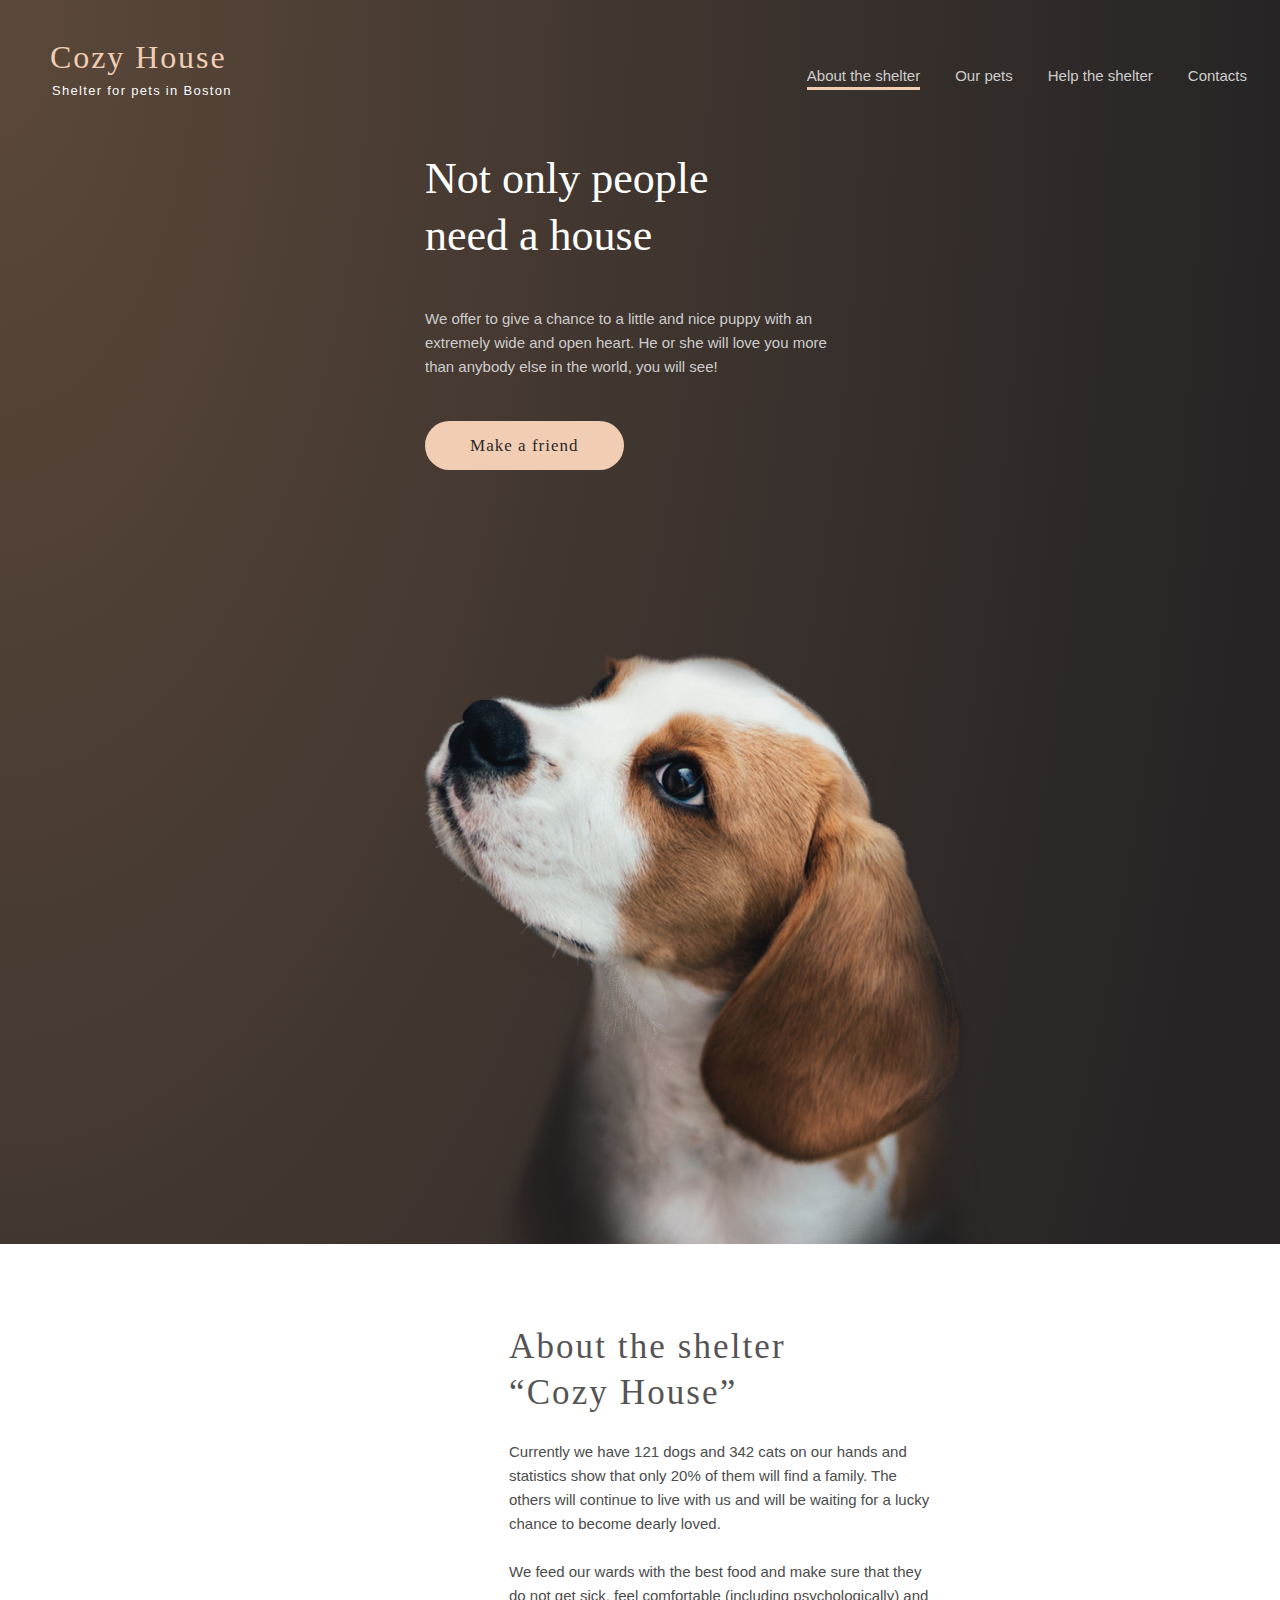
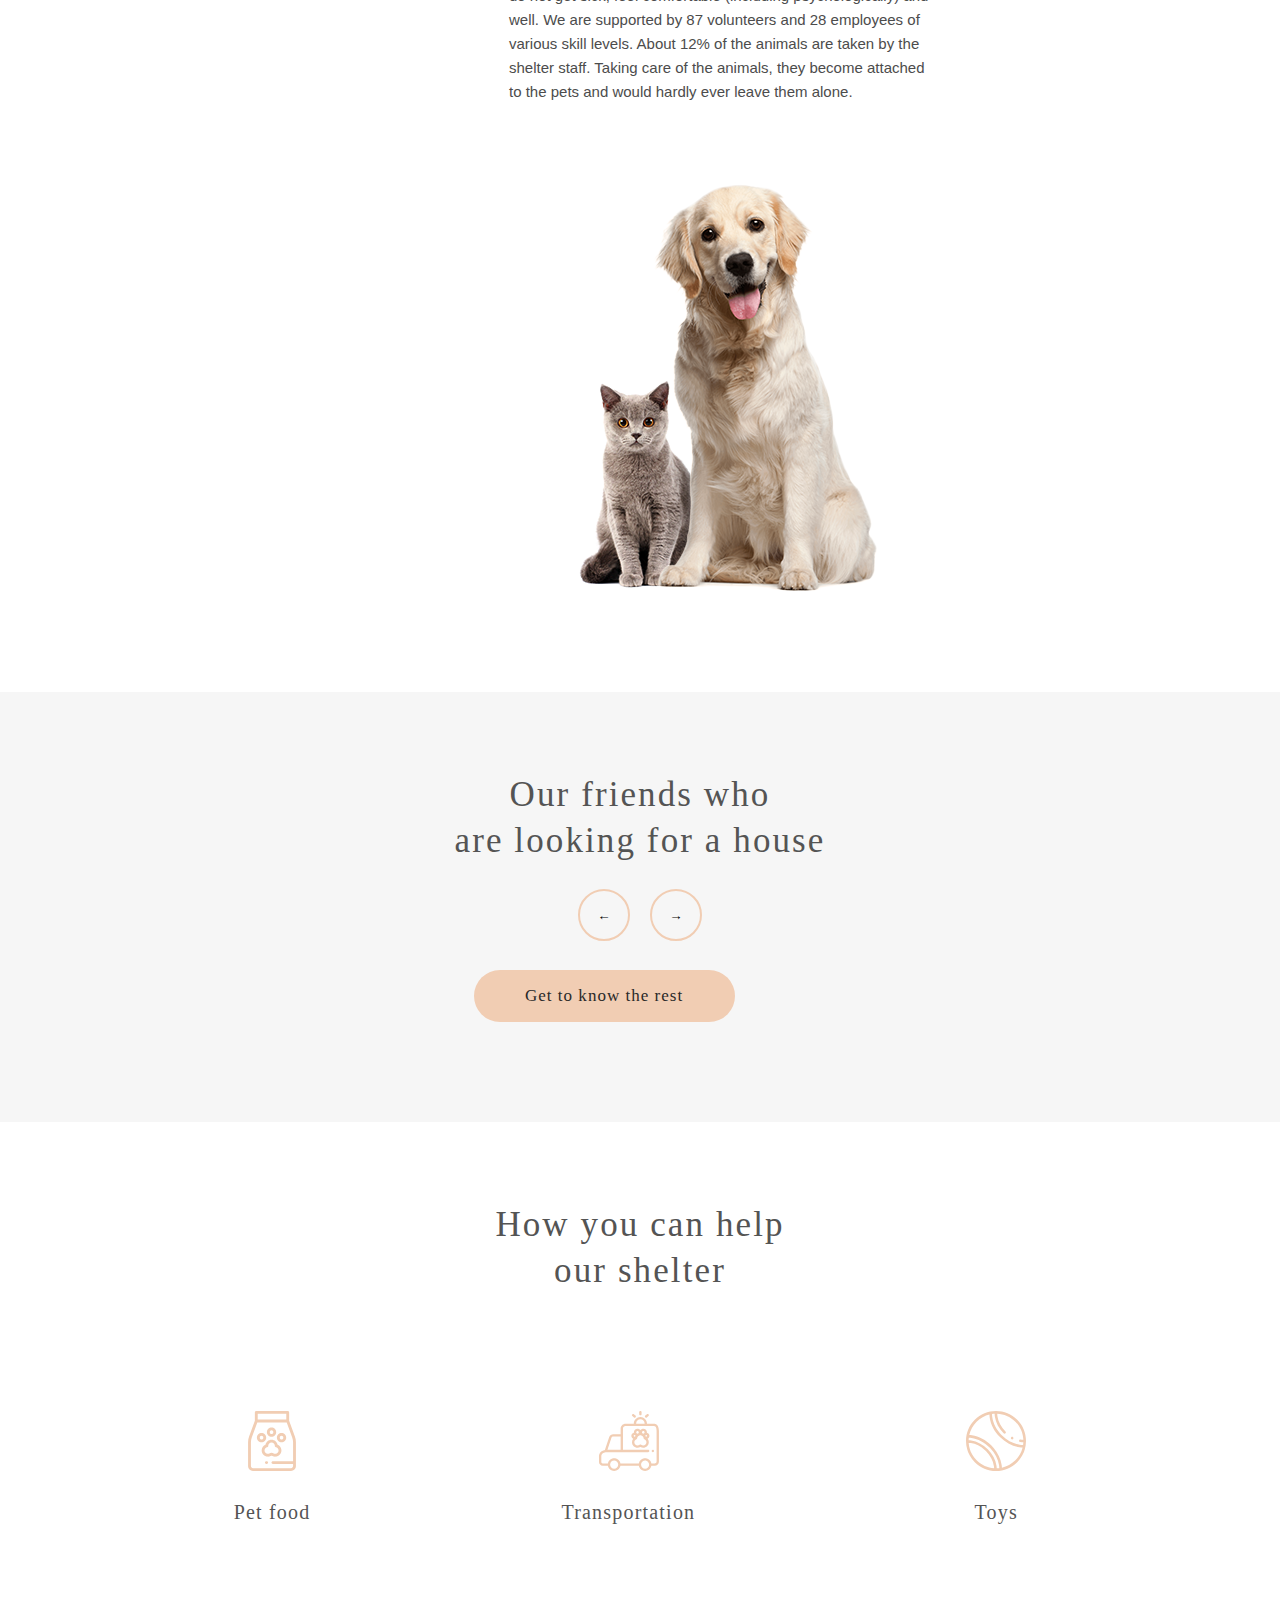
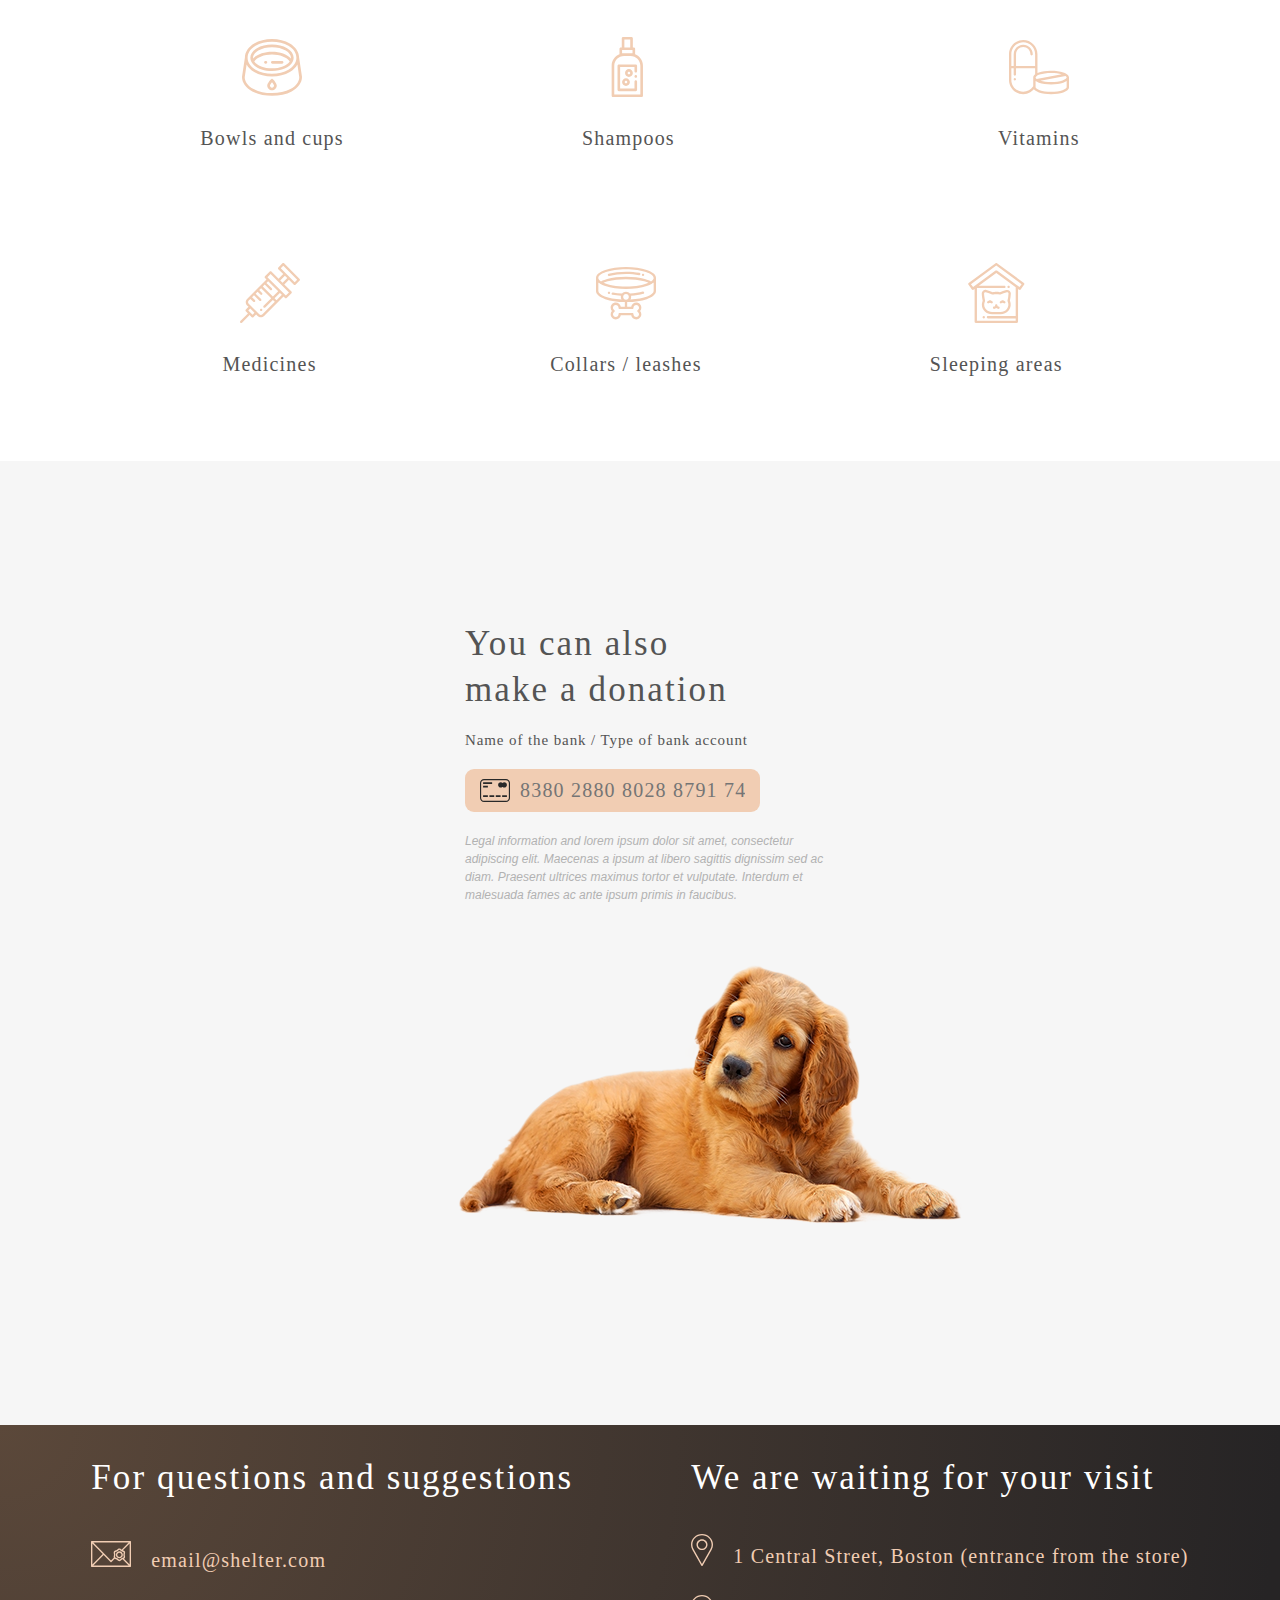
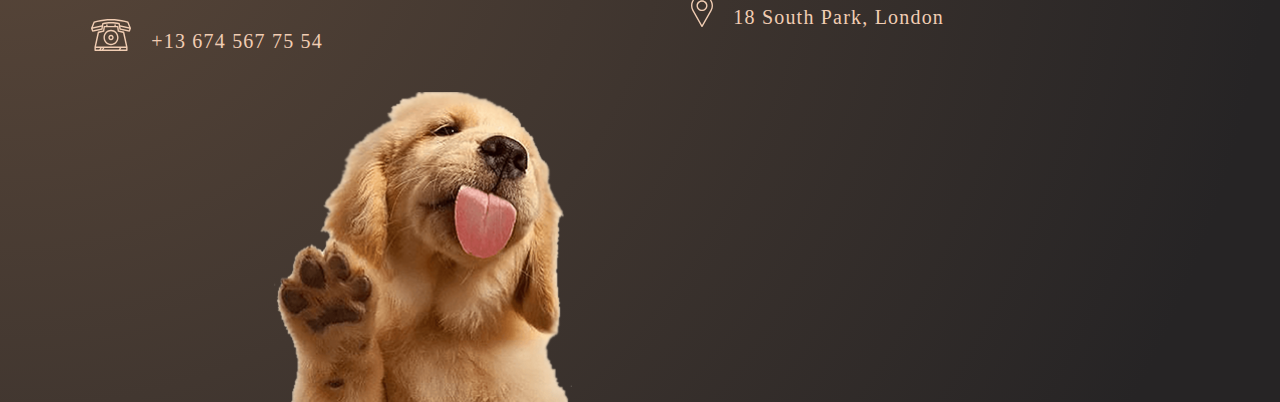
==== commit fb8eca5c: "fead: add mobile version (768px) page 1" ====
--- a/pages/main/index.html
+++ b/pages/main/index.html
@@ -3,11 +3,12 @@
 <head>
     <title>Shelter</title>
     <meta charset="utf-8">
+    <meta name="viewport" content="width=device-width, initial-scale=1, minimum-scale=1" />
     <link rel="stylesheet" type="text/css" href="style.css">
     <link href="https://fonts.googleapis.com/css2?family=Source+Sans+Pro&display=swap" rel="stylesheet">
     <link href="https://fonts.googleapis.com/icon?family=Material+Icons" rel="stylesheet">
 </head>
-<body>
+<body id = "body">
 <div id="pet-pop-up" class="pup-up hidden">
     <div class="pup-up-content">
         <button class="pupUpClose" id="pupUpClose" type="button">
@@ -51,11 +52,17 @@
 </div>
 <div class="wrapper">
     <section class="background">
-        <header class="header">
+        <header class="header header-container">
             <div class="header__conteiner">
+                <div id="logo">
                 <a clas="header__logo" href=""><h1 class="header__textLogo">Cozy House</h1></a>
                 <p class="header__textLogoBottom">Shelter for pets in Boston</p>
+                </div>
                 <div class="header__menu menu">
+                    <input id="menu__toggle" type="checkbox" />
+                    <label class="menu__btn" for="menu__toggle">
+                        <span></span>
+                    </label>
                     <nav class="menu__body">
                         <ul class="menu__list">
                             <li class="menu__item"><a href="" class="menu__link" id="click">About the shelter</a></li>
@@ -88,7 +95,7 @@
                     </div>
                 </div>
             </div>
-    </section>
+        </section>
     <section class="about__shelter">
         <div class="about__shelter__conteiner">
             <div class="about__shelter__description">
@@ -101,13 +108,13 @@
                 <div class="about__shelter__text__block text__block">
                     <h2 class="about__shelter__title">About the shelter “Cozy House”</h2>
                     <div class="about__shelter__text">
-                        <p>
+                        <p class="about-text">
                             Currently we have 121 dogs and 342 cats on our hands and statistics show that only 20% of
                             them will find a family. The others will continue to live with us and will be waiting for a
                             lucky chance to become dearly loved.
                         </p>
                         <br>
-                        <p>
+                        <p class="about-text">
                             We feed our wards with the best food and make sure that they
                             do not get sick, feel comfortable (including psychologically) and
                             well. We are supported by 87 volunteers and 28 employees of
--- a/pages/main/style.css
+++ b/pages/main/style.css
@@ -1,600 +1,624 @@
 /*Обнуление*/
 
-*, 
+*,
 *::before,
 *::after {
-	padding: 0;
-	margin: 0;
-	border: 0
-	box-sizing: border-box;
+    padding: 0;
+    margin: 0;
+    border: 0;
+    box-sizing: border-box;
 }
 
 a {
-	text-decoration: none;
+    text-decoration: none;
 }
 
 ul, ol, li {
-	list-style: none;
+    list-style: none;
 }
 
 img {
-	vertical-align: top;
-}
-
-h1, h2, h3, h4, h5, h6{
-	font-weight: inherit;
-	font-size: inherit;
+    vertical-align: top;
+}
+
+h1, h2, h3, h4, h5, h6 {
+    font-weight: inherit;
+    font-size: inherit;
 }
 
 html, body {
-	height: 100%;
-	line-height: 1;
-	
+    height: 100%;
+    line-height: 1;
+
 }
 
 body {
-	font-family: Rubik;
-	font-size: 12px;
-	color: #616161;
-
-}
+    font-family: Rubik;
+    font-size: 12px;
+    color: #616161;
+
+}
+
+body.overlay {
+    overflow: hidden;
+}
+
+body.overlay::after {
+    content: "";
+    display: block;
+    position: fixed;
+    top: 0;
+    bottom: 0;
+    left: 0;
+    right: 0;
+    background-color: rgba(41, 41, 41, 0.6);
+}
+
+
+#logo-burger {
+    display: none;
+}
+
+#logo-burger h1 a {
+    color: #F1CDB3;
+    text-decoration: none;
+    font-size: 32px;
+    letter-spacing: 0.06em;
+    margin: 0;
+}
+
+#logo-burger .header__textLogoBottom {
+    margin: 0;
+    font-family: 'arial normal', serif;
+    color: #FFFFFF;
+    font-size: 13px;
+    letter-spacing: 1.4px;
+    text-align: end;
+}
+
 
 .background {
 
-	background-image: radial-gradient(100% 215.42% at 0% 0%, #5B483A 0%, #262425 100%);
+    background-image: radial-gradient(100% 215.42% at 0% 0%, #5B483A 0%, #262425 100%);
 }
 
 
 .wrapper {
-	overflow: hidden;
-	display: flex;
-	flex-direction: column;
-	min-height: 100%;
-
-
-}
+    overflow: hidden;
+    display: flex;
+    flex-direction: column;
+    min-height: 100%;
+
+
+}
+
 .button {
-	background: #F1CDB3;
-	border-radius: 100px;
-	font-family: 'Georgia';
-	font-style: normal;
-	font-weight: 400;
-	font-size: 17px;
-	line-height: 130%;
-	letter-spacing: 0.06em;
-	color: #292929;
-	padding: 15px 45px;
-	position: relative;
-	bottom: 14px;
-
-}
-
-
-
-
-.button:hover{
-	background: #FFA07A;
+    background: #F1CDB3;
+    border-radius: 100px;
+    font-family: 'Georgia';
+    font-style: normal;
+    font-weight: 400;
+    font-size: 17px;
+    line-height: 130%;
+    letter-spacing: 0.06em;
+    color: #292929;
+    padding: 15px 45px;
+    position: relative;
+    bottom: 14px;
+
+}
+
+
+.button:hover {
+    background: #FFA07A;
 }
 
 /*Ограничивающий контейнер*/
 [class*="__conteiner"] {
-	max-width: 1200px;
-	margin: 0px auto;
-
-}
-
-/*Header*/
-
-.header  {
-
-
-}
-
-
+    max-width: 1200px;
+    margin: 0px auto;
+
+}
 
 .header__conteiner {
-	display: flex;
-	align-items: center;
+    display: flex;
+    align-items: center;
 }
 
 .header__textLogo {
-	font-family: 'Georgia';
-	font-style: normal;
-	font-weight: 400;
-	font-size: 32px;
-	line-height: 110%;
-	letter-spacing: 0.06em;
-	color: #F1CDB3;
-	padding-top: 66px;
-
-
-}
+    font-family: 'Georgia';
+    font-style: normal;
+    font-weight: 400;
+    font-size: 32px;
+    line-height: 110%;
+    letter-spacing: 0.06em;
+    color: #F1CDB3;
+    padding-top: 66px;
+
+
+}
+
 .header__textLogoBottom {
-	position: relative;
-	top: 68px;
-	right: 183px;
-	font-family: 'Arial';
-	font-style: normal;
-	font-weight: 400;
-	font-size: 13px;
-	line-height: 15px;
-	letter-spacing: 0.1em;
-	color: #FAFAFA;
-}
-
-.header__menu{
-	flex: 1 1 auto;
-}
-
-.menu{
-	display: flex;
-	justify-content: flex-end;
-
-}
-
-.menu__body{
-	padding-right: 3px;
-}
-
-
-.menu__list{
-	display: flex;
-	gap: 35px;
-	padding-top: 87px;
-}
-
+    position: relative;
+    top: 8px;
+    right: -2px;
+    font-family: 'Arial';
+    font-style: normal;
+    font-weight: 400;
+    font-size: 13px;
+    line-height: 15px;
+    letter-spacing: 0.1em;
+    color: #FAFAFA;
+}
+
+.header__menu {
+    flex: 1 1 auto;
+}
+
+.menu {
+    display: flex;
+    justify-content: flex-end;
+
+}
+
+.menu__body {
+    padding-right: 3px;
+}
+
+
+.menu__list {
+    display: flex;
+    gap: 35px;
+    padding-top: 87px;
+}
 
 
 .menu__link {
-	font-family: Arial; 
-	font-style: normal;
-	font-weight: 400;
-	font-size: 15px;
-	line-height: 160%;
-	color: #CDCDCD; 
+    font-family: Arial;
+    font-style: normal;
+    font-weight: 400;
+    font-size: 15px;
+    line-height: 160%;
+    color: #CDCDCD;
 }
 
 .menu__link:focus, #click {
-	padding-bottom: 3px;
-	border-bottom: 3px solid #F1CDB3;;
+    padding-bottom: 3px;
+    border-bottom: 3px solid #F1CDB3;;
 }
 
 .menu__link:hover {
-	color: #FAFAFA;
+    color: #FAFAFA;
 }
 
 /*Main block "Take care of your family's heaith"*/
 
-.make__friend {
-	
-}
-
-.make__friend__conteiner{
-	display: flex;
-	align-items: center;
-	
-}
-
-.make__friend__content{
-	flex: 0 1 42%;
-}
-
-.make__friend__image{
-	flex: 0 1 58%;
-	padding-top: 80px;
+
+.make__friend__conteiner {
+    display: flex;
+    align-items: center;
+
+}
+
+.make__friend__content {
+    flex: 0 1 42%;
+}
+
+.make__friend__image {
+    flex: 0 1 58%;
+    padding-top: 80px;
 }
 
 .make__friend__text__block {
-	max-width: 460px;
+    max-width: 460px;
 }
 
 
 .text__block__title {
-	font-family: 'Georgia';
-	font-style: normal;
-	font-weight: 400;
-	font-size: 44px;
-	line-height: 130%;
-	color: #FFFFFF;
-	max-width: 310px
+    font-family: 'Georgia';
+    font-style: normal;
+    font-weight: 400;
+    font-size: 44px;
+    line-height: 130%;
+    color: #FFFFFF;
+    max-width: 310px
 }
 
 .text__block__text {
-	font-family: 'Arial';
-	font-style: normal;
-	font-weight: 400;
-	font-size: 15px;
-	line-height: 160%;
-	color: #CDCDCD;
+    font-family: 'Arial';
+    font-style: normal;
+    font-weight: 400;
+    font-size: 15px;
+    line-height: 160%;
+    color: #CDCDCD;
 
 }
 
 .text__block__title:not(:last-child) {
-	margin: 0px 0px 42px 0px;
+    margin: 0px 0px 42px 0px;
 }
 
 .text__block__text:not(:last-child) {
-	margin: 0px 0px 70px 0px;
+    margin: 0px 0px 70px 0px;
 }
 
 .button:not(:last-child) {
-	margin: 0px 0px 70px 0px;
+    margin: 0px 0px 70px 0px;
 }
 
 
 /*Main block "About the shelter “Cozy House”"*/
 
 .about__shelter {
-	padding: 80px 0px 100px 0px;
-
-}
-
-
-.about__shelter__conteiner{
-	display: flex;
-	align-items: center;
-	
-
-}
-
-.about__shelter__content{
-	flex: 0 1 72%;
-
-
-}
-
-.about__shelter__description{
-	flex: 0 1 50%;
-	padding: 0px 0px 0px 175px;
-	
+    padding: 80px 0px 100px 0px;
+
+}
+
+
+.about__shelter__conteiner {
+    display: flex;
+    align-items: center;
+
+
+}
+
+.about__shelter__content {
+    flex: 0 1 72%;
+
+
+}
+
+.about__shelter__description {
+    flex: 0 1 50%;
+    padding: 0px 0px 0px 175px;
+
 
 }
 
 
 .about__shelter__text {
-	max-width: 430px;
-	font-family: 'Arial';
-	font-style: normal;
-	font-weight: 400;
-	font-size: 15px;
-	line-height: 160%;
-	color: #4C4C4C;
+    max-width: 430px;
+    font-family: 'Arial';
+    font-style: normal;
+    font-weight: 400;
+    font-size: 15px;
+    line-height: 160%;
+    color: #4C4C4C;
 }
 
 .about__shelter__text:not(:last-child) {
-	margin: 0px 0px 25px 0px;
-}
-
-.about__shelter__title{
-	max-width: 370px;
-	font-family: 'Georgia';
-	font-style: normal;
-	font-weight: 400;
-	font-size: 35px;
-	line-height: 130%;
-	letter-spacing: 0.06em;
-	color: #545454;
+    margin: 0px 0px 25px 0px;
+}
+
+.about__shelter__title {
+    max-width: 370px;
+    font-family: 'Georgia';
+    font-style: normal;
+    font-weight: 400;
+    font-size: 35px;
+    line-height: 130%;
+    letter-spacing: 0.06em;
+    color: #545454;
 }
 
 .about__shelter__title:not(:last-child) {
-	margin: 0px 0px 25px 0px;
+    margin: 0px 0px 25px 0px;
 }
 
 /*Main block "Our friends who are looking for a house"*/
 
 .our__friends {
-	background: #F6F6F6;
-	padding: 80px 0px 0px 0px;
+    background: #F6F6F6;
+    padding: 80px 0px 0px 0px;
 }
 
 .our__friends_title {
-	text-align: center;
-	font-family: 'Georgia';
-	font-style: normal;
-	font-weight: 400;
-	font-size: 35px;
-	line-height: 130%;
-	letter-spacing: 0.06em;
-	color: #545454;
-
-}
-
-
-.our__friends_body_1{
-	display: flex;
-	align-items: center;
-	justify-content: center;
-}
-
-
-.our__friends_body{
-	display: flex;
-	gap: 90px;
-}
-
-.our__friends__slider{
-	flex: 0 1 33.333%;
-	padding: 60px 0px 0px 0px;
-
-}
+    text-align: center;
+    font-family: 'Georgia';
+    font-style: normal;
+    font-weight: 400;
+    font-size: 35px;
+    line-height: 130%;
+    letter-spacing: 0.06em;
+    color: #545454;
+
+}
+
+
+.our__friends_body_1 {
+    display: flex;
+    align-items: center;
+    justify-content: center;
+}
+
+
+.our__friends_body {
+    display: flex;
+    gap: 90px;
+}
+
+.our__friends__slider {
+    flex: 0 1 33.333%;
+    padding: 60px 0px 0px 0px;
+    cursor: pointer;
+
+}
+
 .our__friends__icon:hover {
-	box-shadow:0 0 10px #000; 
-	transition: all 0.5s ease;
+    box-shadow: 0 0 10px #000;
+    transition: all 0.5s ease;
 }
 
 .our__friends__icon:hover * .learn__more {
     background: #F1CDB3;
 }
 
-.friends__icon{
-
-	background: #FAFAFA;
-	border-radius: 9px;
-	display: flex;
-	flex-direction: column;
-	align-items: center;
-	width: 270px;
-	height: 435px;
-
-}
-
-
 .friends__icon {
-	margin: 0px 0px 30px 0px;
-
-}
-.our__friends__title{
-
-	font-family: 'Georgia';
-	font-style: normal;
-	font-weight: 400;
-	font-size: 20px;
-	line-height: 23px;
-	text-align: center;
-	letter-spacing: 0.06em;
-	color: #545454;
-	padding: 30px 0px 0px 0px;
-
-
-}
-.our__friends__button{
-
-	padding: 45px 0px 0px 0px;
-
+
+    background: #FAFAFA;
+    border-radius: 9px;
+    display: flex;
+    flex-direction: column;
+    align-items: center;
+    width: 270px;
+    height: 435px;
+
+}
+
+.friends__icon {
+    margin: 0px 0px 30px 0px;
+
+}
+
+.our__friends__title {
+
+    font-family: 'Georgia';
+    font-style: normal;
+    font-weight: 400;
+    font-size: 20px;
+    line-height: 23px;
+    text-align: center;
+    letter-spacing: 0.06em;
+    color: #545454;
+    padding: 30px 0px 0px 0px;
+
+
+}
+
+.our__friends__button {
+
+    padding: 45px 0px 0px 0px;
 
 
 }
 
 .learn__more {
-	border: 2px solid #F1CDB3;
-	border-radius: 100px;
-	padding: 15px 45px;
-	font-family: 'Georgia';
-	font-style: normal;
-	font-weight: 400;
-	font-size: 17px;
-	line-height: 130%;
-	letter-spacing: 0.06em;
-	color: #292929;
-
-}
-
-.arrowLeft  {
-	border: 2px solid #F1CDB3;
-	border-radius: 100px;
-	width: 52px;
-	height: 52px;
-	background: #F6F6F6;
-	margin: 26px 53px 0px 0px;
-	cursor: pointer;
-
-
-
-}
-
+    border: 2px solid #F1CDB3;
+    border-radius: 100px;
+    padding: 15px 45px;
+    font-family: 'Georgia';
+    font-style: normal;
+    font-weight: 400;
+    font-size: 17px;
+    line-height: 130%;
+    letter-spacing: 0.06em;
+    color: #292929;
+    cursor: pointer;
+
+}
+
+.arrowLeft {
+    border: 2px solid #F1CDB3;
+    border-radius: 100px;
+    width: 52px;
+    height: 52px;
+    background: #F6F6F6;
+    margin: 26px 53px 0px 0px;
+    cursor: pointer;
+}
 
 .arrowRight {
-	border: 2px solid #F1CDB3;
-	border-radius: 100px;
-	width: 52px;
-	height: 52px;
-	background: #F6F6F6;
-	margin: 26px 0px 0px 53px;
-	cursor: pointer;
-	
-}
-
-
-.arrowLeft:hover, .arrowRight:hover{
-	background:#FFA07A;
-}
-
-.our__friends_get_the_rest{
-	width: 261px;
-	height: 52px;
-	left: 470px;
-	top: 645px;
-	background: #F1CDB3;
-	border-radius: 100px;
-	font-family: 'Georgia';
-	font-style: normal;
-	font-weight: 400;
-	font-size: 17px;
-	line-height: 130%;
-	letter-spacing: 0.06em;
-	color: #292929;
-	border: none;
-	margin: 29px 0px 100px 544px;
-	cursor: pointer;
-}
-
-.our__friends_get_the_rest:hover{
-	background: #FFA07A;
-}
+    border: 2px solid #F1CDB3;
+    border-radius: 100px;
+    width: 52px;
+    height: 52px;
+    background: #F6F6F6;
+    margin: 26px 0px 0px 53px;
+    cursor: pointer;
+}
+
+
+.arrowLeft:hover, .arrowRight:hover {
+    background: #FFA07A;
+}
+
+.our__friends_get_the_rest {
+    width: 261px;
+    height: 52px;
+    left: 470px;
+    top: 645px;
+    background: #F1CDB3;
+    border-radius: 100px;
+    font-family: 'Georgia';
+    font-style: normal;
+    font-weight: 400;
+    font-size: 17px;
+    line-height: 130%;
+    letter-spacing: 0.06em;
+    color: #292929;
+    border: none;
+    margin: 29px 0px 100px 544px;
+    cursor: pointer;
+}
+
+.our__friends_get_the_rest:hover {
+    background: #FFA07A;
+}
+
 /*How you can help our shelter*/
 
 .help__shelter_title {
 
-	font-family: 'Georgia';
-	font-style: normal;
-	font-weight: 400;
-	font-size: 35px;
-	line-height: 130%;
-	text-align: center;
-	letter-spacing: 0.06em;
-	color: #545454;
-	padding: 80px 0px 0px 0px;
-}
-
-
-.help__shelter__body { 
-	display: flex;
-	align-items: center;
-	flex-wrap: wrap;
-	gap: 10px;
-	text-align: center;
-	padding: 0px 0px 85px 0px;
-
-}
-
-
-.help__shelter__list{
-	
-	
-	padding: 60px 0px 0px 0px;
-	flex: 1 1 200px;
+    font-family: 'Georgia';
+    font-style: normal;
+    font-weight: 400;
+    font-size: 35px;
+    line-height: 130%;
+    text-align: center;
+    letter-spacing: 0.06em;
+    color: #545454;
+    padding: 80px 0px 0px 0px;
+}
+
+
+.help__shelter__body {
+    display: flex;
+    align-items: center;
+    flex-wrap: wrap;
+    gap: 10px;
+    text-align: center;
+    padding: 0px 0px 85px 0px;
+
+}
+
+
+.help__shelter__list {
+
+
+    padding: 60px 0px 0px 0px;
+    flex: 1 1 200px;
 }
 
 .help__shelter__text {
-	font-family: 'Georgia';
-	font-style: normal;
-	font-weight: 400;
-	font-size: 20px;
-	line-height: 115%;
-	text-align: center;
-	letter-spacing: 0.06em;
-	color: #545454;
-
-}
-
+    font-family: 'Georgia';
+    font-style: normal;
+    font-weight: 400;
+    font-size: 20px;
+    line-height: 115%;
+    text-align: center;
+    letter-spacing: 0.06em;
+    color: #545454;
+
+}
 
 
 .help__shelter__list:nth-child(6) {
-	margin-left: 85px;
-	
+    margin-left: 85px;
+
 }
 
 .help__shelter__list:nth-child(7) {
-	margin-left: -5px;
-	
+    margin-left: -5px;
+
 }
 
 .help__shelter__list:nth-child(8) {
-	margin-left: -5px;
-	
+    margin-left: -5px;
+
 }
 
 
 .help__shelter__list img {
-	margin-bottom: 30px;
+    margin-bottom: 30px;
 }
 
 /*You can also make a donation*/
 .make__donation {
-	background: #F6F6F6;
-	padding: 80px 0px 100px 0px;
-}
-
-.make__donation__numberCard{
-	background: #F1CDB3;
-	border-radius: 9px;
-	width: 295px;
-	padding: 10px 15px;
-	border: none;
-
-}
-
-.img__card{
-	position: relative;
+    background: #F6F6F6;
+    padding: 80px 0px 100px 0px;
+}
+
+.make__donation__numberCard {
+    background: #F1CDB3;
+    border-radius: 9px;
+    width: 295px;
+    padding: 10px 15px;
+    border: none;
+
+}
+
+.img__card {
+    position: relative;
 }
 
 .img__card > img {
-	position: absolute;
-	padding: 10px 15px 10px 15px;
+    position: absolute;
+    padding: 10px 15px 10px 15px;
 }
 
 .img__card > input {
-	padding-left: 40px;
+    padding-left: 40px;
 }
 
 input[placeholder] {
-	font-family: 'Georgia';
-	font-style: normal;
-	font-weight: 400;
-	font-size: 20px;
-	line-height: 115%;
-	letter-spacing: 0.06em;
-	color: #545454;
-	text-indent: 15px;
-}
+    font-family: 'Georgia';
+    font-style: normal;
+    font-weight: 400;
+    font-size: 20px;
+    line-height: 115%;
+    letter-spacing: 0.06em;
+    color: #545454;
+    text-indent: 15px;
+}
+
 .make__donation__numberCard:not(:last-child) {
-	margin: 0px 0px 30px 0px;
-}
-
-.make__donation__conteiner{
-	display: flex;
-	align-items: center;
-}
-
-.make__donation__description{
-	flex: 0 1 32%;
-	padding: 0px 0px 0px 143px;
-}
-
-.make__donation__content{
-	flex: 0 1 68%;
-	padding: 0px 0px 0px 30px;
-}
-
-.make__donation__title{
-	font-family: 'Georgia';
-	font-style: normal;
-	font-weight: 400;
-	font-size: 35px;
-	line-height: 130%;
-	letter-spacing: 0.06em;
-	color: #545454;
-	max-width: 300px;
+    margin: 0px 0px 30px 0px;
+}
+
+.make__donation__conteiner {
+    display: flex;
+    align-items: center;
+}
+
+.make__donation__description {
+    flex: 0 1 32%;
+    padding: 0px 0px 0px 143px;
+}
+
+.make__donation__content {
+    flex: 0 1 68%;
+    padding: 0px 0px 0px 30px;
+}
+
+.make__donation__title {
+    font-family: 'Georgia';
+    font-style: normal;
+    font-weight: 400;
+    font-size: 35px;
+    line-height: 130%;
+    letter-spacing: 0.06em;
+    color: #545454;
+    max-width: 300px;
 }
 
 .make__donation__title:not(:last-child) {
-	margin: 0px 0px 20px 0px;
+    margin: 0px 0px 20px 0px;
 }
 
 .make__donation___subtitle {
-	font-family: 'Georgia';
-	font-style: normal;
-	font-weight: 400;
-	font-size: 15px;
-	line-height: 110%;
-	letter-spacing: 0.06em;
-	color: #545454;
+    font-family: 'Georgia';
+    font-style: normal;
+    font-weight: 400;
+    font-size: 15px;
+    line-height: 110%;
+    letter-spacing: 0.06em;
+    color: #545454;
 
 }
 
 .make__donation___subtitle:not(:last-child) {
-	margin: 0px 0px 20px 0px;
+    margin: 0px 0px 20px 0px;
 }
 
 .make__donation___text {
-	font-family: 'Arial';
-	font-style: italic;
-	font-weight: 400;
-	font-size: 12px;
-	line-height: 18px;
-	color: #B2B2B2;
-	max-width: 380px;
-	margin: 20px 0px 0px 0px;
+    font-family: 'Arial';
+    font-style: italic;
+    font-weight: 400;
+    font-size: 12px;
+    line-height: 18px;
+    color: #B2B2B2;
+    max-width: 380px;
+    margin: 20px 0px 0px 0px;
 
 }
 
@@ -602,73 +626,438 @@
 /*Footer*/
 
 .footer__conteiner {
-	display: flex;
-	justify-content: space-between;
-	padding: 56px 0px 0px 0px;
-	gap: 158px;
-	align-items: flex-start;
-	
+    display: flex;
+    justify-content: space-between;
+    padding: 56px 0px 0px 0px;
+    gap: 158px;
+    align-items: flex-start;
+
 
 }
 
 
 .footer__questions__title, .footer__location__title {
-	font-family: 'Georgia';
-	font-style: normal;
-	font-weight: 400;
-	font-size: 35px;
-	line-height: 130%;
-	letter-spacing: 0.06em;
-	color: #FFFFFF;
-	
-
-}
-
-.footer__questions__email, .footer__questions__phone, .footer__location__address1, .footer__location__address2{
-	font-family: 'Georgia';
-	font-style: normal;
-	font-weight: 400;
-	font-size: 20px;
-	line-height: 115%;
-	letter-spacing: 0.06em;
-	color: #F1CDB3;
-	align-items: center;
-}
-
-
-.footer__questions__title:not(:last-child), .footer__location__title:not(:last-child){
-	margin: 0px 0px 45px 0px;
+    font-family: 'Georgia';
+    font-style: normal;
+    font-weight: 400;
+    font-size: 35px;
+    line-height: 130%;
+    letter-spacing: 0.06em;
+    color: #FFFFFF;
+
+
+}
+
+.footer__questions__email, .footer__questions__phone, .footer__location__address1, .footer__location__address2 {
+    font-family: 'Georgia';
+    font-style: normal;
+    font-weight: 400;
+    font-size: 20px;
+    line-height: 115%;
+    letter-spacing: 0.06em;
+    color: #F1CDB3;
+    align-items: center;
+}
+
+
+.footer__questions__title:not(:last-child), .footer__location__title:not(:last-child) {
+    margin: 0px 0px 45px 0px;
 }
 
 .img__footer__phone, .img__footer__email, .img__footer__address1, .img__footer__address2 {
-	padding: 0px 20px 0px 0px;
-
-}
-
-.footer__email{
-	margin: 49px 0px;
+    padding: 0px 20px 0px 0px;
+
+}
+
+.footer__email {
+    margin: 49px 0px;
 }
 
 .footer__location2 {
-	margin: 29px 0px;
-}
-
-.img__footer__email, .img__footer__phone, .img__footer__address1, .img__footer__address2{
-	position: relative;
-	bottom: 11px;
-}
-
-
-.footer__location1, .footer__location2, .footer__email, .footer__phone{
-	display: flex;
-}
-
-.footer__questions__email:hover, .footer__questions__phone:hover, 
-.footer__location__address1:hover, .footer__location__address2:hover{
-	color: #FFA07A;
-}
-
-
-
-
-
+    margin: 29px 0px;
+}
+
+.img__footer__email, .img__footer__phone, .img__footer__address1, .img__footer__address2 {
+    position: relative;
+    bottom: 11px;
+}
+
+
+.footer__location1, .footer__location2, .footer__email, .footer__phone {
+    display: flex;
+}
+
+.footer__questions__email:hover, .footer__questions__phone:hover,
+.footer__location__address1:hover, .footer__location__address2:hover {
+    color: #FFA07A;
+}
+
+.pup-up {
+    width: 100%;
+    height: 100%;
+    position: fixed;
+    top: 0;
+    left: 0;
+    background: rgba(41, 41, 41, 0.6);
+    z-index: 1;
+}
+
+
+.pup-up-content {
+    background: transparent;
+    position: fixed;
+    top: 50%;
+    left: 50%;
+    transform: translate(-50%, -50%);
+    z-index: 2;
+
+}
+
+.pupUpContainer {
+    width: 900px;
+    min-height: 500px;
+    background: rgba(250, 250, 250, 1);
+    display: flex;
+    flex-direction: row;
+    border-radius: 10px;
+}
+
+.pupUpClose {
+    position: relative;
+    left: 100%;
+    width: 52px;
+    height: 52px;
+    border: 2px solid rgba(241, 205, 179, 1);
+    border-radius: 50%;
+    background: transparent;
+}
+
+.pupUpClose:hover {
+    background: rgba(253, 220, 196, 1);
+    border: solid rgba(253, 220, 196, 1);
+}
+
+.materialIcons {
+    font-family: 'Material Icons';
+    font-size: 24px;
+
+}
+
+.hidden {
+    visibility: hidden;
+}
+
+.petListImg {
+    width: 550px;
+    margin-right: 30px;
+}
+
+
+.petInfoBlock {
+    padding: 50px 20px 88px 0;
+
+}
+
+.pupUpTitle {
+    font-family: 'Georgia';
+    font-style: normal;
+    font-weight: 400;
+    font-size: 35px;
+    line-height: 130%;
+    letter-spacing: 0.06em;
+    color: #000000;
+    padding-bottom: 10px;
+
+}
+
+
+.pupUpSubtitle {
+    font-family: 'Georgia';
+    font-style: normal;
+    font-weight: 400;
+    font-size: 20px;
+    line-height: 23px;
+    letter-spacing: 0.06em;
+    color: #000000;
+    padding-bottom: 40px;
+
+}
+
+.pupUpDescription {
+    font-family: 'Georgia';
+    padding-bottom: 40px;
+    font-size: 15px;
+    line-height: 17px;
+    letter-spacing: 0.06em;
+    color: #000000;
+
+
+}
+
+.pupUpListItem {
+    font-family: 'Georgia';
+    padding-bottom: 10px;
+    color: #000000;
+    font-size: 15px;
+    font-weight: 400;
+    line-height: 17px;
+    letter-spacing: 0.06em;
+
+}
+
+.listItem {
+    padding-left: 17px;
+}
+
+
+.listItem li {
+    list-style: initial;
+    color: #F1CDB3;
+}
+
+.listItem li span {
+    color: black;
+}
+
+#menu__toggle {
+    opacity: 0;
+}
+
+/*Медиа запросы*/
+
+@media all and (min-width: 768px) and (max-width: 1280px) {
+
+    .header {
+        max-width: none;
+        margin: 0 auto;
+    }
+
+    .header-container {
+        gap: 0;
+        padding: 30px;
+        margin-left: 20px;
+        margin-top: -56px;
+    }
+
+    .make__friend__conteiner {
+        flex-direction: column;
+        gap: 100px;
+        margin-top: 30px;
+        padding: 0 100px 0 100px;
+        display: flex;
+    }
+
+    .make__friend__conteiner .text__block__title {
+        line-height: 57.2px;
+        display: flex;
+    }
+
+    .make__friend__conteiner .make__friend__text__block {
+
+        max-width: 430px;
+
+    }
+
+    .make__friend__conteiner .make__friend__text__block .text__block__button {
+        align-self: center;
+
+    }
+
+    .make__friend__conteiner img {
+        margin-left: 130px;
+        width: 569px;
+        align-self: center;
+
+    }
+
+    .about__shelter__conteiner {
+        flex-direction: column-reverse;
+        gap: 80px;
+    }
+
+    .about-text {
+        max-width: none;
+    }
+
+    .about__shelter__text__block {
+        margin: 0px 0px 0 168px;
+    }
+
+    .about__shelter__image {
+        position: relative;
+    }
+
+    .our__friends_body {
+        gap: 0 40px;
+    }
+
+    .our__friends_body_1 {
+        /*padding-left: 30px;*/
+        /*padding-right: 30px;*/
+        /*gap: 12px;*/
+        justify-content: center;
+    }
+
+    .arrowLeft {
+        margin: 26px 10px 0px 0px;
+    }
+
+    .arrowRight {
+        margin: 26px 0px 0px 10px;
+    }
+
+    .our__friends_get_the_rest {
+        margin-left: 37%;
+    }
+
+    .help__shelter__conteiner .help__shelter_title {
+        margin-bottom: 58px;
+    }
+
+    .help__shelter__body {
+        display: grid;
+        grid-template-columns: repeat(3, auto);
+        gap: 53px 12%;
+        justify-content: space-evenly;
+        margin: 0 75px;
+    }
+
+    .make__donation__conteiner {
+        flex-direction: column-reverse;
+        gap: 60px;
+        padding-top: 80px;
+        padding-bottom: 100px;
+    }
+
+    .make__donation__title {
+        line-height: 45.5px;
+    }
+
+    .make__donation__content {
+        max-width: none;
+        margin: 0 194px;
+    }
+
+    .footer__conteiner {
+        display: grid;
+        grid-template-areas:
+            "contacts location"
+            "dog dog";
+        padding: 30px 30px 0;
+        gap: 25px 8.5%;
+        justify-content: space-evenly;
+        justify-items: right;
+    }
+
+    .footer__questions__title .footer__location__title {
+        padding-top: 0;
+    }
+
+    .pupUpContainer {
+        overflow: hidden;
+        display: flex;
+        width: 630px;
+        align-items: center;
+        border-radius: 9px;
+        background-color: #FAFAFA;
+    }
+
+    .petListImg {
+        width: 350px;
+    }
+
+    .petInfoBlock {
+        width: 260px;
+        margin: 14px 9px 37px 11px;
+    }
+
+    .pupUpTitle {
+        margin: 0 0 13px;
+    }
+
+    .pupUpSubtitle {
+        padding-bottom: 20px;
+        letter-spacing: 0;
+    }
+
+    .pupUpDescription {
+        font-size: 13px;
+        padding-bottom: 20px;
+        line-height: 14.3px;
+        letter-spacing: 0.05em;
+    }
+
+    .listItem .pupUpListItem {
+        margin-bottom: 6px;
+    }
+}
+
+@media all and (max-width: 768px) {
+
+    .menu__btn {
+        display: flex; /* используем flex для центрирования содержимого */
+        align-items: center; /* центрируем содержимое кнопки */
+        position: fixed;
+        top: 20px;
+        right: 20px;
+        width: 26px;
+        height: 26px;
+        cursor: pointer;
+        z-index: 1;
+    }
+
+    .menu__btn > span,
+    .menu__btn > span::before,
+    .menu__btn > span::after {
+        display: block;
+        position: absolute;
+        width: 100%;
+        height: 2px;
+        background-color: #616161;
+    }
+
+    .menu__btn > span::before {
+        content: '';
+        top: -8px;
+    }
+
+    .menu__btn > span::after {
+        content: '';
+        top: 8px;
+    }
+
+    .menu__body {
+        display: block;
+        position: fixed;
+        visibility: hidden;
+        top: 0;
+        left: -100%;
+        width: 300px;
+        height: 100%;
+        margin: 0;
+        padding: 80px 0;
+        list-style: none;
+        text-align: center;
+        background-color: #ECEFF1;
+        box-shadow: 1px 0px 6px rgba(0, 0, 0, .2);
+    }
+
+    .menu__link {
+        display: block;
+        padding: 12px 24px;
+        color: #333;
+        font-family: 'Roboto', sans-serif;
+        font-size: 20px;
+        font-weight: 600;
+        text-decoration: none;
+    }
+
+    #menu__toggle:checked ~ .menu__btn > span {
+        transform: rotate(90deg);
+    }
+
+    #menu__toggle:checked ~ .menu__body {
+        visibility: visible;
+        left: 0;
+    }
+}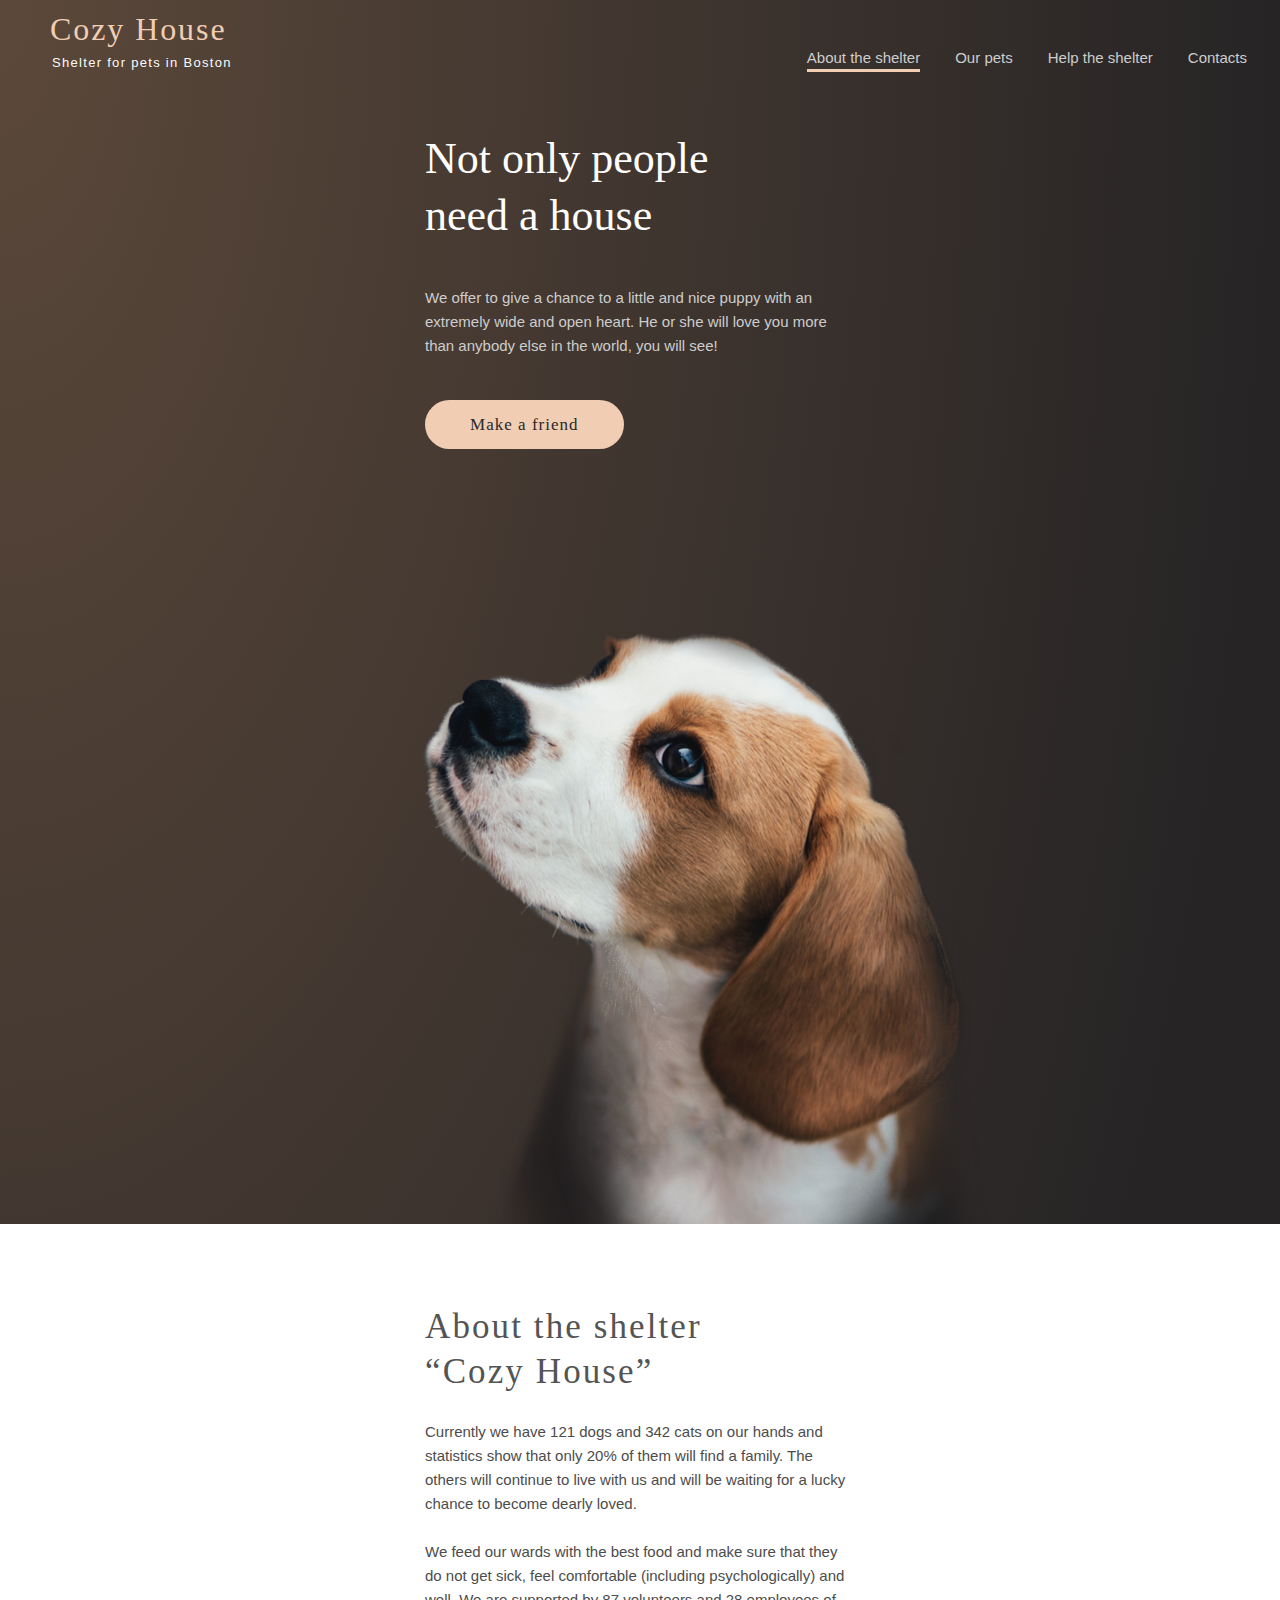
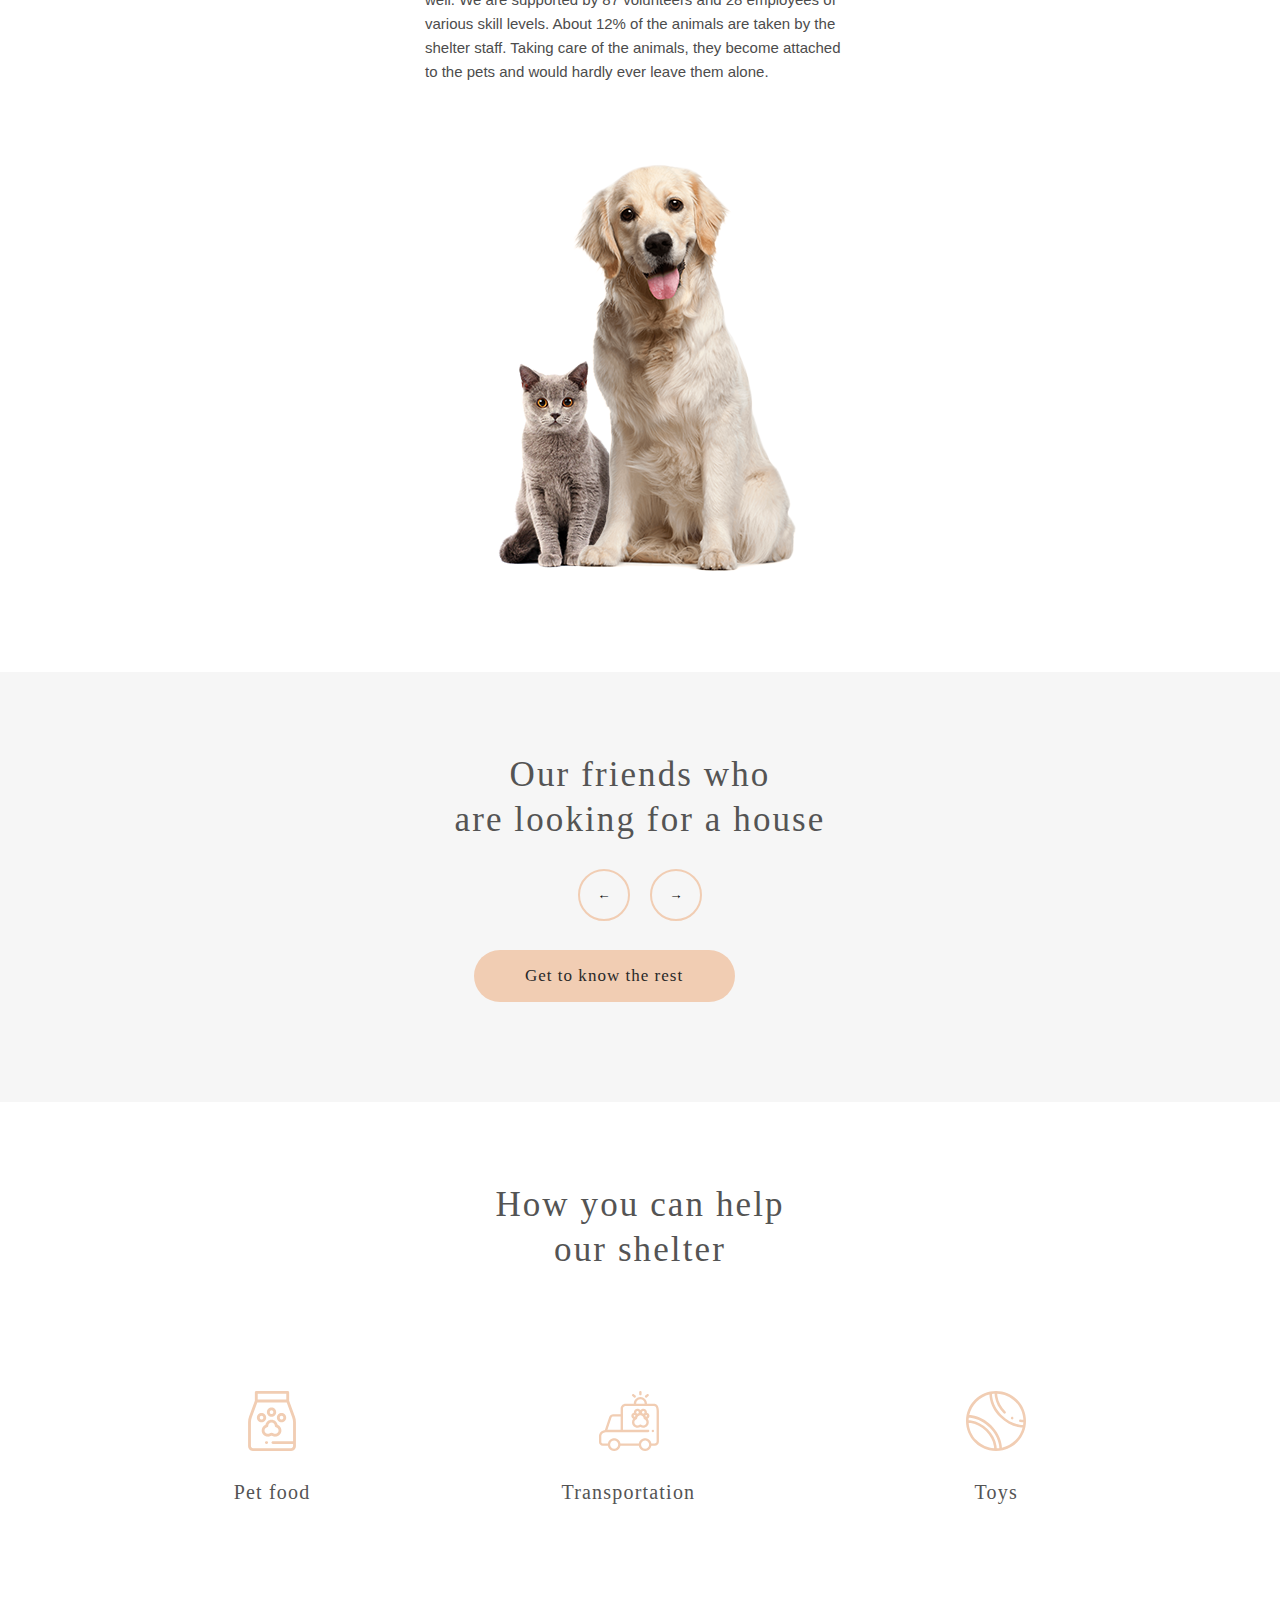
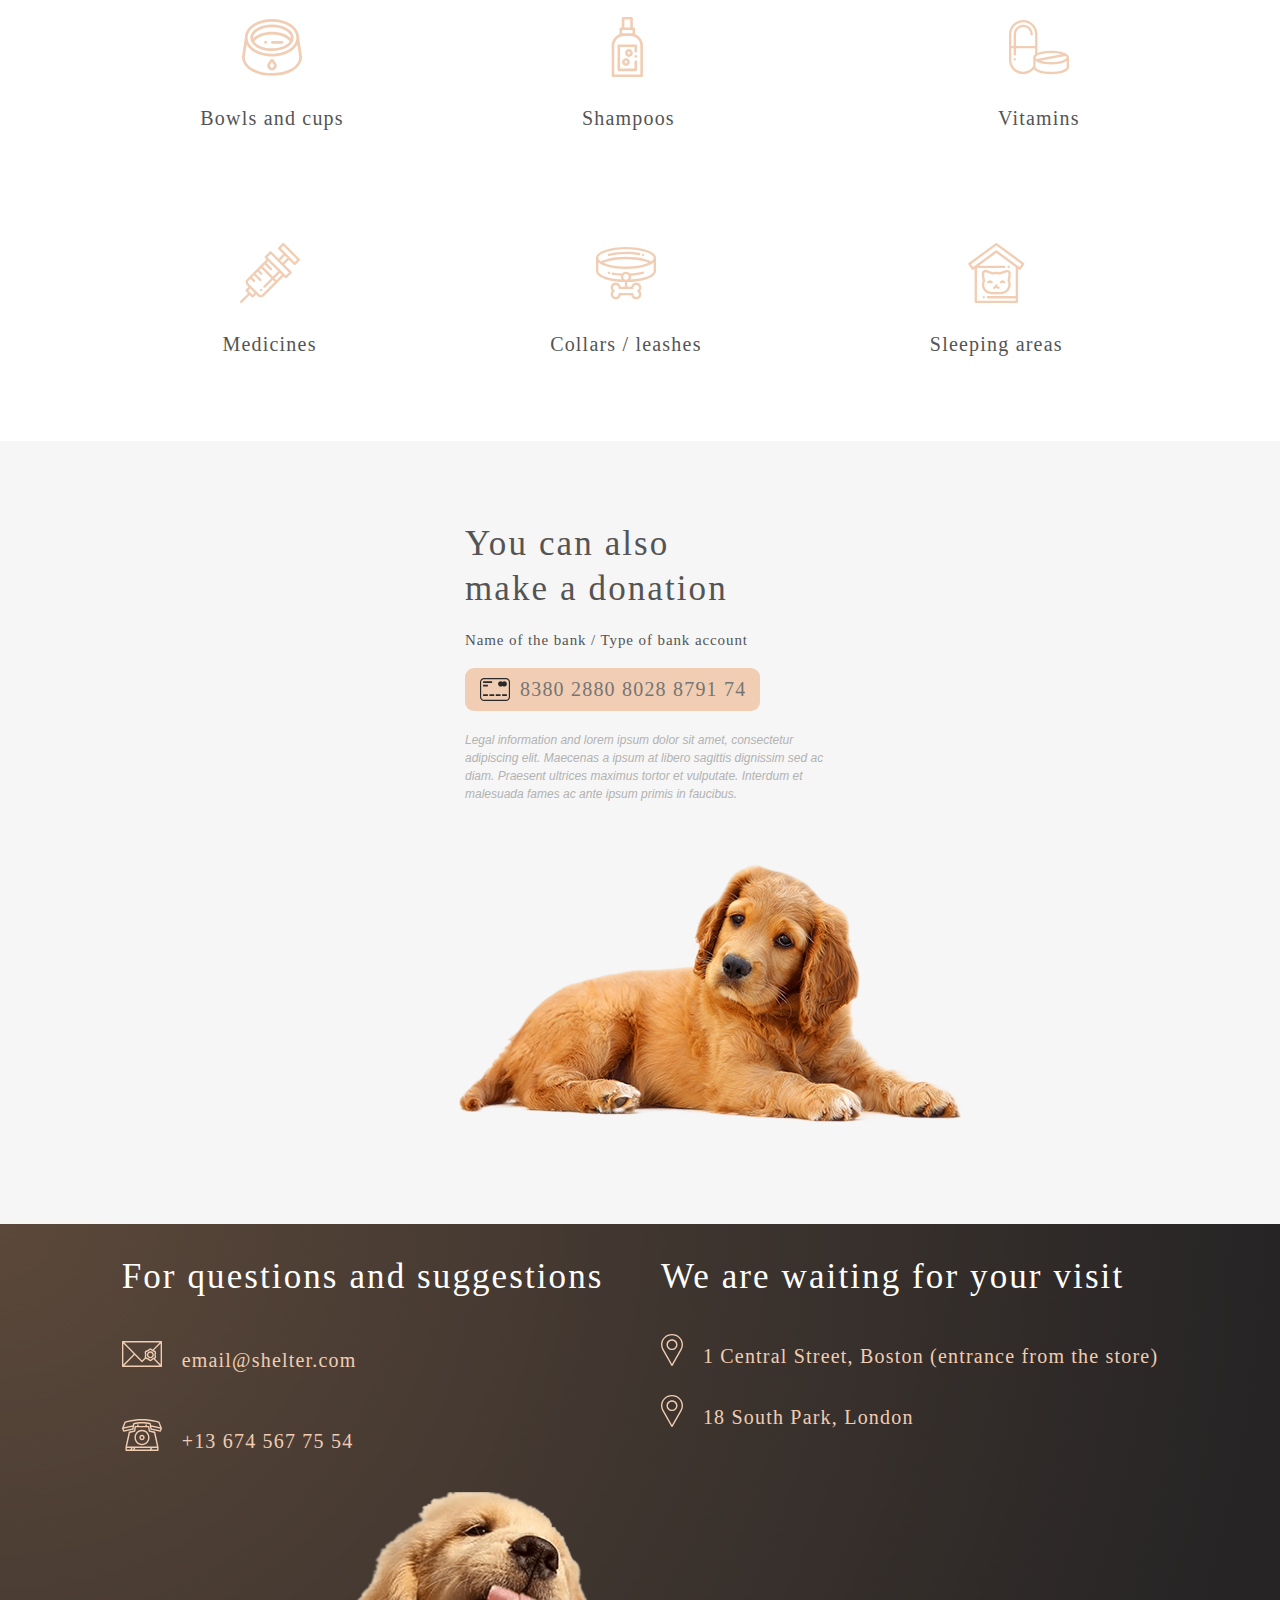
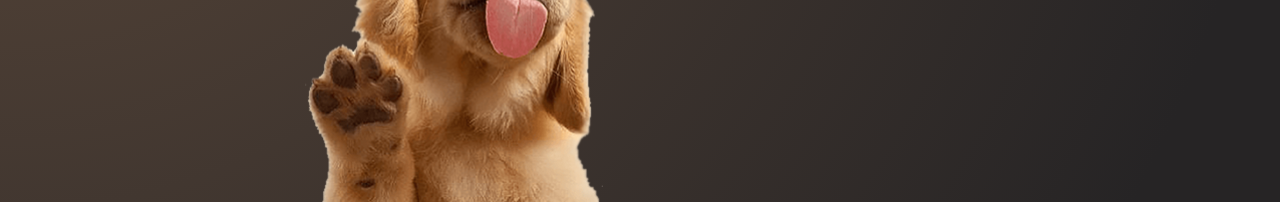
==== commit b3e3a258: "feat: add menu burger for two pages" ====
--- a/pages/main/index.html
+++ b/pages/main/index.html
@@ -3,12 +3,12 @@
 <head>
     <title>Shelter</title>
     <meta charset="utf-8">
-    <meta name="viewport" content="width=device-width, initial-scale=1, minimum-scale=1" />
+    <meta name="viewport" content="width=device-width, initial-scale=1, minimum-scale=1"/>
     <link rel="stylesheet" type="text/css" href="style.css">
     <link href="https://fonts.googleapis.com/css2?family=Source+Sans+Pro&display=swap" rel="stylesheet">
     <link href="https://fonts.googleapis.com/icon?family=Material+Icons" rel="stylesheet">
 </head>
-<body id = "body">
+<body id="body">
 <div id="pet-pop-up" class="pup-up hidden">
     <div class="pup-up-content">
         <button class="pupUpClose" id="pupUpClose" type="button">
@@ -55,22 +55,30 @@
         <header class="header header-container">
             <div class="header__conteiner">
                 <div id="logo">
-                <a clas="header__logo" href=""><h1 class="header__textLogo">Cozy House</h1></a>
-                <p class="header__textLogoBottom">Shelter for pets in Boston</p>
+                    <a clas="header__logo" href=""><h1 class="header__textLogo">Cozy House</h1></a>
+                    <p class="header__textLogoBottom">Shelter for pets in Boston</p>
                 </div>
                 <div class="header__menu menu">
-                    <input id="menu__toggle" type="checkbox" />
+                    <input id="menu__toggle" type="checkbox"/>
                     <label class="menu__btn" for="menu__toggle">
                         <span></span>
                     </label>
-                    <nav class="menu__body">
+                    <nav id="menu__body" class="menu__body">
+                        <div id="logo1">
+                            <a id="header__logo" clas="header__logo" href=""><h1 class="header__textLogo">Cozy
+                                House</h1></a>
+                            <p class="header__textLogoBottom">Shelter for pets in Boston</p>
+                        </div>
                         <ul class="menu__list">
-                            <li class="menu__item"><a href="" class="menu__link" id="click">About the shelter</a></li>
+                            <li class="menu__item"><a href="" class="menu__link" id="click">About the shelter</a>
+                            </li>
                             <li class="menu__item"><a href="../pets/index.html" class="menu__link">Our pets</a></li>
-                            <li class="menu__item"><a href="#helpShelter" class="menu__link">Help the shelter</a></li>
+                            <li class="menu__item"><a href="#helpShelter" class="menu__link">Help the shelter</a>
+                            </li>
                             <li class="menu__item"><a href="#contacts" class="menu__link">Contacts</a></li>
                         </ul>
                     </nav>
+                    <div class="burgerOverlay" id="burgerOverlay"></div>
                 </div>
             </div>
         </header>
@@ -85,22 +93,20 @@
                                     heart. He or she will love you more than anybody else in the world, you will
                                     see!</p>
                             </div>
-
                             <a href="#ourFrends" class="text__block__button button">Make a friend</a>
-
                         </div>
                     </div>
                     <div class="make__friend__image">
-                        <img src="../../assets/images/start-screen-puppy.png" alt="puppy">
-                    </div>
-                </div>
-            </div>
-        </section>
+                        <img class="puppy" src="../../assets/images/start-screen-puppy.png" alt="puppy">
+                    </div>
+                </div>
+            </div>
+    </section>
     <section class="about__shelter">
         <div class="about__shelter__conteiner">
             <div class="about__shelter__description">
                 <div class="about__shelter__image">
-                    <img src="../../assets/images/about-pets.png" alt="dog and cat">
+                    <img class="imgDogCat" src="../../assets/images/about-pets.png" alt="dog and cat">
 
                 </div>
             </div>
@@ -151,7 +157,7 @@
             <div class="help__shelter__body">
                 <div class="help__shelter__list">
                     <div class="help__shelter__icon">
-                        <img src="../../assets/icons/icon-pet-food.svg" alt="pet food">
+                        <img class="imgHelp" src="../../assets/icons/icon-pet-food.svg" alt="pet food">
                         <div class="help__shelter__text">
                             Pet food
                         </div>
@@ -159,7 +165,7 @@
                 </div>
                 <div class="help__shelter__list">
                     <div class="help__shelter__icon">
-                        <img src="../../assets/icons/icon-transportation.svg" alt="Transportation">
+                        <img class="imgHelp" src="../../assets/icons/icon-transportation.svg" alt="Transportation">
                         <div class="help__shelter__text">
                             Transportation
                         </div>
@@ -167,7 +173,7 @@
                 </div>
                 <div class="help__shelter__list">
                     <div class="help__shelter__icon">
-                        <img src="../../assets/icons/icon-toys.svg" alt="Toys">
+                        <img class="imgHelp" src="../../assets/icons/icon-toys.svg" alt="Toys">
                         <div class="help__shelter__text">
                             Toys
                         </div>
@@ -175,7 +181,7 @@
                 </div>
                 <div class="help__shelter__list">
                     <div class="help__shelter__icon">
-                        <img src="../../assets/icons/icon-bowls-and-cups.svg" alt="Bowls and cups">
+                        <img class="imgHelp" src="../../assets/icons/icon-bowls-and-cups.svg" alt="Bowls and cups">
                         <div class="help__shelter__text">
                             Bowls and cups
                         </div>
@@ -183,7 +189,7 @@
                 </div>
                 <div class="help__shelter__list">
                     <div class="help__shelter__icon">
-                        <img src="../../assets/icons/icon-shampoos.svg" alt="Shampoos">
+                        <img class="imgHelp" src="../../assets/icons/icon-shampoos.svg" alt="Shampoos">
                         <div class="help__shelter__text">
                             Shampoos
                         </div>
@@ -191,7 +197,7 @@
                 </div>
                 <div class="help__shelter__list">
                     <div class="help__shelter__icon">
-                        <img src="../../assets/icons/icon-vitamins.svg" alt="Vitamins">
+                        <img class="imgHelp" src="../../assets/icons/icon-vitamins.svg" alt="Vitamins">
                         <div class="help__shelter__text">
                             Vitamins
                         </div>
@@ -199,7 +205,7 @@
                 </div>
                 <div class="help__shelter__list">
                     <div class="help__shelter__icon">
-                        <img src="../../assets/icons/icon-medicines.svg" alt="Medicines">
+                        <img class="imgHelp" src="../../assets/icons/icon-medicines.svg" alt="Medicines">
                         <div class="help__shelter__text">
                             Medicines
                         </div>
@@ -207,7 +213,7 @@
                 </div>
                 <div class="help__shelter__list">
                     <div class="help__shelter__icon">
-                        <img src="../../assets/icons/icon-collars-leashes.svg" alt="Collars / leashes">
+                        <img class="imgHelp" src="../../assets/icons/icon-collars-leashes.svg" alt="Collars / leashes">
                         <div class="help__shelter__text">
                             Collars / leashes
                         </div>
@@ -215,7 +221,7 @@
                 </div>
                 <div class="help__shelter__list">
                     <div class="help__shelter__icon">
-                        <img src="../../assets/icons/icon-sleeping-area.svg" alt="Sleeping areas">
+                        <img class="imgHelp" src="../../assets/icons/icon-sleeping-area.svg" alt="Sleeping areas">
                         <div class="help__shelter__text">
                             Sleeping areas
                         </div>
@@ -228,7 +234,7 @@
         <div class="make__donation__conteiner">
             <div class="make__donation__description">
                 <div class="make__donation__image">
-                    <img src="../../assets/images/donation-dog.png" alt="dog">
+                    <img class="donationDog" src="../../assets/images/donation-dog.png" alt="dog">
                 </div>
             </div>
             <div class="make__donation__content">
@@ -285,7 +291,7 @@
                 </div>
                 <div class="footer__content3">
                     <div class="footer__img">
-                        <img src="../../assets/images/footer-puppy.png" alt="Puppy">
+                        <img class="footerDog" src="../../assets/images/footer-puppy.png" alt="Puppy">
                     </div>
                 </div>
             </div>
--- a/pages/main/style.css
+++ b/pages/main/style.css
@@ -7,6 +7,11 @@
     margin: 0;
     border: 0;
     box-sizing: border-box;
+}
+
+
+#logo1 {
+    display: none;
 }
 
 a {
@@ -133,7 +138,7 @@
     line-height: 110%;
     letter-spacing: 0.06em;
     color: #F1CDB3;
-    padding-top: 66px;
+    padding-top: 30px;
 
 
 }
@@ -169,7 +174,7 @@
 .menu__list {
     display: flex;
     gap: 35px;
-    padding-top: 87px;
+    padding-top: 30px;
 }
 
 
@@ -539,6 +544,7 @@
 
 .img__card {
     position: relative;
+
 }
 
 .img__card > img {
@@ -825,7 +831,7 @@
 
 /*Медиа запросы*/
 
-@media all and (min-width: 768px) and (max-width: 1280px) {
+@media all and (min-width: 767px) and (max-width: 1280px) {
 
     .header {
         max-width: none;
@@ -837,6 +843,10 @@
         padding: 30px;
         margin-left: 20px;
         margin-top: -56px;
+    }
+
+    .menu__list {
+        padding-top: 72px;
     }
 
     .make__friend__conteiner {
@@ -863,7 +873,7 @@
 
     }
 
-    .make__friend__conteiner img {
+    .puppy {
         margin-left: 130px;
         width: 569px;
         align-self: center;
@@ -880,11 +890,12 @@
     }
 
     .about__shelter__text__block {
-        margin: 0px 0px 0 168px;
-    }
-
-    .about__shelter__image {
+        margin: 0px 168px 0 168px;
+    }
+
+    .imgDogCat {
         position: relative;
+        margin-left: -162px;
     }
 
     .our__friends_body {
@@ -925,8 +936,8 @@
     .make__donation__conteiner {
         flex-direction: column-reverse;
         gap: 60px;
-        padding-top: 80px;
-        padding-bottom: 100px;
+
+
     }
 
     .make__donation__title {
@@ -944,7 +955,7 @@
             "contacts location"
             "dog dog";
         padding: 30px 30px 0;
-        gap: 25px 8.5%;
+        gap: 25px 0.5%;
         justify-content: space-evenly;
         justify-items: right;
     }
@@ -989,21 +1000,96 @@
 
     .listItem .pupUpListItem {
         margin-bottom: 6px;
-    }
-}
-
-@media all and (max-width: 768px) {
+
+    }
+
+    .footerDog {
+        grid-area: dog;
+    }
+
+}
+
+@media all and (min-width: 320px) and (max-width: 767px) {
+
+    .header-container {
+        padding: 30px 50px 30px 10px;
+        gap: 16.5%;
+        justify-content: space-between;
+        overflow-y: auto;
+        position: relative;
+    }
+
+    .header__textLogo {
+        margin-top: -45px;
+
+    }
+
+    .menu__body {
+        position: fixed;
+        background: #292929;
+        display: grid;
+        gap: 0;
+        padding: 30px 10px 0;
+        right: -320px;
+        top: 0;
+        height: 100vh;
+        width: 320px;
+        transition: right 0.5s;
+        z-index: 2;
+        align-items: stretch;
+        justify-items: start;
+    }
+
+    .menu__body .menu__list {
+        display: flex;
+        gap: 0;
+        flex-direction: column;
+        align-items: center;
+        overflow-y: auto;
+        height: 100%;
+        justify-self: center;
+        overflow: hidden;
+    }
+
+    #logo1 {
+        position: relative;
+        display: grid;
+        grid-template-rows: repeat(2, auto);
+        align-self: flex-start;
+    }
+
+    .menu__item {
+        font-size: 32px;
+        color: #CDCDCD;
+        margin-top: 50px;
+    }
+
+    .menu__item:nth-child(4) {
+        margin-bottom: 68px;
+    }
+
+    .menu__link:focus, #click {
+        color: #FAFAFA;
+        padding-bottom: 0;
+    }
+
+    .menu__item:hover:not(#click) {
+        cursor: pointer;
+        color: #FAFAFA;
+    }
 
     .menu__btn {
-        display: flex; /* используем flex для центрирования содержимого */
-        align-items: center; /* центрируем содержимое кнопки */
-        position: fixed;
-        top: 20px;
-        right: 20px;
-        width: 26px;
-        height: 26px;
+        position: relative;
+        padding: 0;
+        display: block;
+        width: 30px;
+        height: 6px;
         cursor: pointer;
-        z-index: 1;
+        appearance: none;
+        background: none;
+        outline: none;
+        border: none;
+        z-index: 3;
     }
 
     .menu__btn > span,
@@ -1011,45 +1097,26 @@
     .menu__btn > span::after {
         display: block;
         position: absolute;
-        width: 100%;
+        width: 30px;
         height: 2px;
-        background-color: #616161;
+        background-color: #F1CDB3;
+        margin-bottom: 8px;
     }
 
     .menu__btn > span::before {
         content: '';
-        top: -8px;
+        top: -9px;
     }
 
     .menu__btn > span::after {
         content: '';
-        top: 8px;
-    }
-
-    .menu__body {
-        display: block;
-        position: fixed;
-        visibility: hidden;
-        top: 0;
-        left: -100%;
-        width: 300px;
-        height: 100%;
-        margin: 0;
-        padding: 80px 0;
-        list-style: none;
-        text-align: center;
-        background-color: #ECEFF1;
-        box-shadow: 1px 0px 6px rgba(0, 0, 0, .2);
+        top: 9px;
     }
 
     .menu__link {
-        display: block;
-        padding: 12px 24px;
-        color: #333;
-        font-family: 'Roboto', sans-serif;
-        font-size: 20px;
-        font-weight: 600;
-        text-decoration: none;
+        font-size: 32px;
+        color: #CDCDCD;
+        margin-top: 40px;
     }
 
     #menu__toggle:checked ~ .menu__btn > span {
@@ -1058,6 +1125,302 @@
 
     #menu__toggle:checked ~ .menu__body {
         visibility: visible;
+        right: 0;
+    }
+
+    .burgerOverlay {
+        visibility: hidden;
+    }
+
+    #menu__toggle:checked ~ .burgerOverlay {
+        visibility: visible;
+    }
+
+    .header {
+        font-size: 25px;
+        line-height: 32.5px;
+        padding-top: 42px;
+    }
+
+    .make__friend__conteiner {
+        flex-direction: column;
+        gap: 105px;
+        margin-top: 30px;
+        padding: 0 10px;
+    }
+
+    .text__block__title {
+        line-height: 32.5px;
+        font-size: 25px;
+        text-align: center;
+        letter-spacing: 4px;
+    }
+
+    .make__friend__text__block {
+        padding: 0;
+        text-align: center;
+    }
+
+    .puppy {
+        margin-left: 40px;
+        width: 260px;
+        margin-top: -91px
+    }
+
+    .about__shelter__conteiner {
+        flex-direction: column-reverse;
+        gap: 42px;
+        padding: 0 10px 42px 10px;
+        align-items: center;
+    }
+
+    .about__shelter__content {
+        gap: 22px;
+        margin: 0;
+        align-items: center;
+    }
+
+    .about-text {
+        text-align: justify;
+        padding: 0 15px;
+    }
+
+    .about__shelter__title {
+        text-align: center;
+        padding-bottom: 3px;
+        font-size: 25px;
+        line-height: 32.5px;
+
+    }
+
+    .imgDogCat {
+        max-width: 260px;
+        margin-left: -144px;
+    }
+
+    .our__friends_title {
+        margin: 0;
+        font-size: 25px;
+        line-height: 32.5px;
+
+    }
+
+    .our__friends_get_the_rest {
+        padding: 15px 44.5px;
+        margin-top: 42px;
+        margin-bottom: 42px;
+        margin-left: 40px;
+    }
+
+    .our__friends_body_1 {
+        display: grid;
+        grid-template-areas:
+            "card card"
+            "left right";
+        gap: 20px 80px;
+    }
+
+    .our__friends_body {
+        grid-area: card;
+        justify-self: center;
+    }
+
+    .arrowLeft {
+        grid-area: left;
+        margin-left: 50px;
+    }
+
+    .arrowRight {
+        grid-area: right;
+        margin-left: -78px;
+    }
+
+    .our__friends_body {
+        gap: 0;
+    }
+
+    .help__shelter__conteiner .help__shelter_title {
+        margin: 0;
+        font-size: 25px;
+        line-height: 32.5px;
+        padding-top: 42px;
+    }
+
+    .help__shelter__body {
+        display: grid;
+        grid-template-columns: repeat(2, auto);
+        gap: 28px 30px;
+        padding: 0 15px 42px 15px;
+        margin: 0;
+    }
+
+    .help__shelter__text {
+        font-size: 15px;
+        margin: 13px 0 0;
+    }
+
+    .imgHelp {
+        width: 50px;
+        height: 50px;
+    }
+
+    .make__donation__conteiner {
+        flex-direction: column-reverse;
+        gap: 42px;
+        padding-top: 0;
+        padding-bottom: 42px;
+    }
+
+    .make__donation__text__block {
+        text-align: center;
+        align-items: center;
+        padding-left: 10px;
+        padding-right: 45px;
+        margin: 0;
+        gap: 22.2px;
+    }
+
+    .make__donation___subtitle {
+        letter-spacing: 0.001em;
+    }
+
+    .make__donation__title {
+        padding-top: 35px;
+        font-size: 25px;
+        line-height: 32.5px;
+    }
+
+    .make__donation__numberCard {
+        width: 281px;
+        padding: 13px 15px 13px 15px;
+        font-size: 15px;
+    }
+
+    .make__donation___text {
+        text-align: justify;
+
+    }
+
+    .donationDog {
+        max-width: 260px;
+        margin-left: -109px;
+    }
+
+    .make__donation {
+        padding: 0;
+    }
+
+    .footer__conteiner {
+        display: grid;
+        grid-template-areas:
+            "contacts"
+            "location"
+            "dog";
+
+        padding: 30px 10px 0;
+        justify-items: center;
+        gap: 40px;
+    }
+
+    .footer__questions__title {
+        font-size: 25px;
+        line-height: 32.5px;
+        width: 278px;
+        margin: 0 auto;
+        padding: 0;
+        text-align: center;
+    }
+
+    .footer__location__title {
+        font-size: 25px;
+        line-height: 32.5px;
+        width: 278px;
+        margin: 0 auto;
+        padding: 0;
+        text-align: center;
+    }
+
+    .footer__questions__email, .footer__questions__phone, .footer__location__address1, .footer__location__address2 {
+        text-align: center;
+    }
+
+
+    .footerDog {
+        max-width: 260px;
+    }
+
+    .pupUpContainer {
+        width: 240px;
+        min-height: 0;
+    }
+
+    .pupUpTitle {
+        font-size: 35px;
+        padding: 0 0 11px;
+        margin: 0;
+        text-align: center;
+    }
+
+    .pup-up-content {
+        align-items: center;
+        margin-top: -19px
+    }
+
+    .pupUpDescription {
+        text-align: justify;
+        padding: 8px;
+        font-size: 13px;
+    }
+
+    .pupUpClose {
+        top: 2px;
+        left: 220px;
+    }
+
+    .petListImg {
+        display: none;
+    }
+
+    .petInfoBlock {
+        padding: 0 0 20px 0;
+
+    }
+
+    .pupUpSubtitle {
+        padding-bottom: 20px;
+        letter-spacing: 0;
+        padding-left: 8px;
+        text-align: center;
+    }
+
+    .listItem {
+        padding-left: 23px;
+        padding-top: 20px;
+
+    }
+    #header__logo {
+        margin-top: 12px;
+    }
+    .menu__list {
+        padding-top: 2px;
+    }
+
+    .scroll{
+        overflow:hidden;
+    }
+
+    .burgerOverlay{
+        width: 100%;
+        height: 100%;
+        position: fixed;
+        top: 0;
         left: 0;
-    }
-}+        z-index: 1;
+    }
+
+
+
+}
+
+
+
